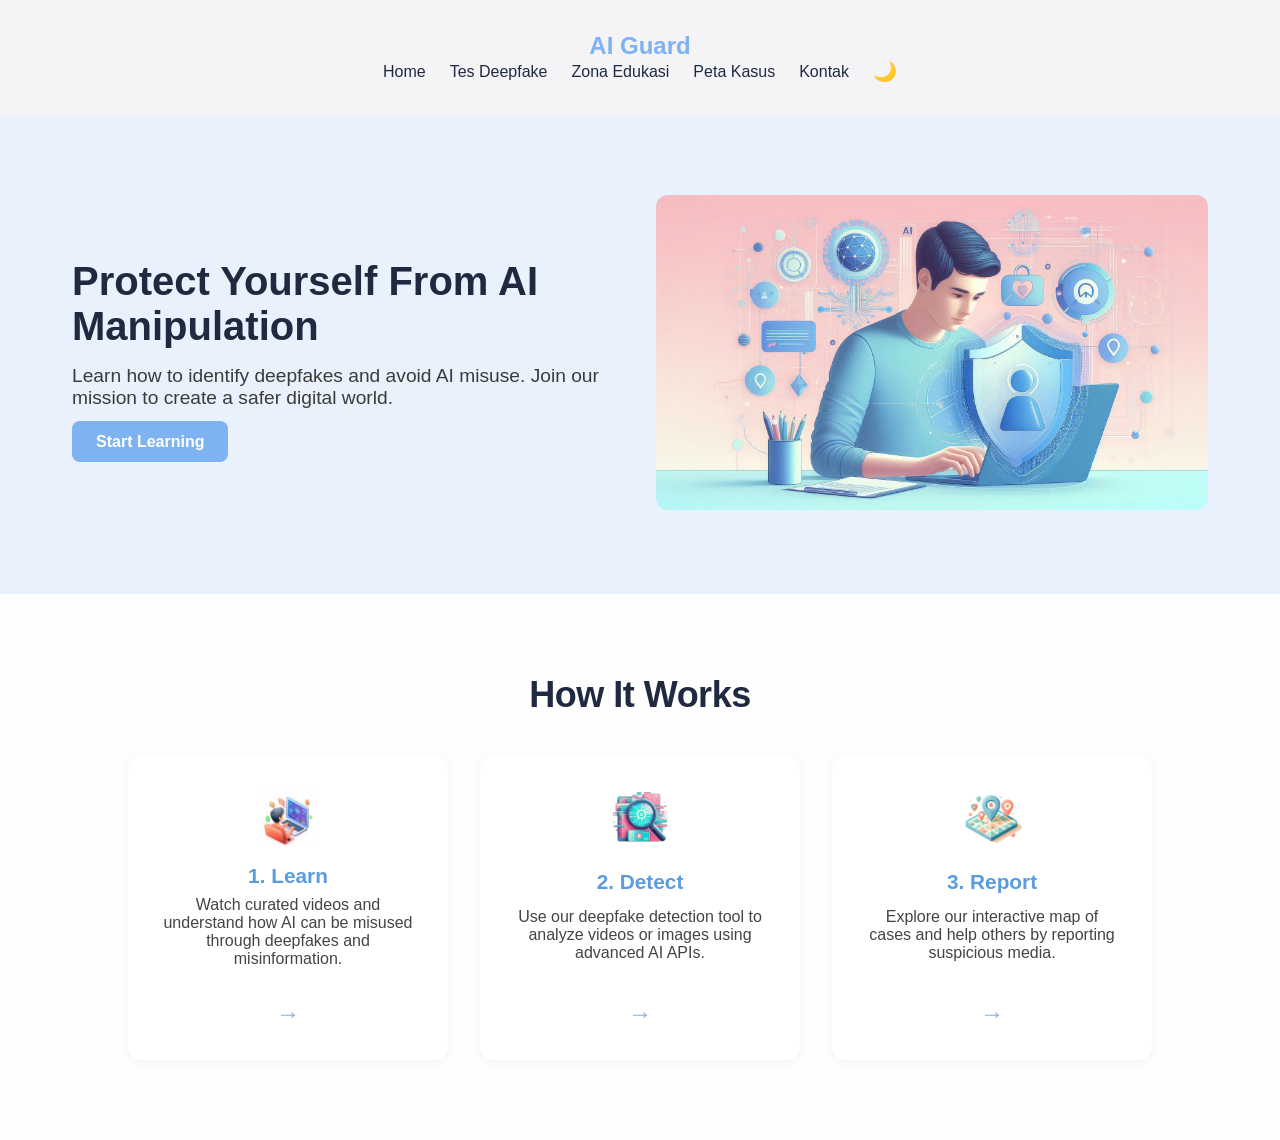
==== index.html @ c2d5a76e "first commit" ====
<!DOCTYPE html>
<html lang="en">
<head>
  <meta charset="UTF-8" />
  <meta name="viewport" content="width=device-width, initial-scale=1.0"/>
  <title>AI Guard | Edukasi & Deteksi Deepfake</title>
  <link rel="stylesheet" href="assets/styles/style.css"/>
  <script defer src="assets/scripts/main.js"></script>
</head>
<body>

  <!-- 🔹 NAVBAR -->
  <header class="navbar">
    <div class="container">
      <div class="logo">AI Guard</div>
      <nav class="nav-links">
        <a href="index.html">Home</a>
        <a href="tes-deepfake.html">Tes Deepfake</a>
        <a href="learning.html">Zona Edukasi</a>
        <a href="peta.html">Peta Kasus</a>
        <a href="kontak.html">Kontak</a>
        <button id="darkToggle" title="Toggle Dark Mode">🌙</button>
      </nav>
    </div>
  </header>

<!-- 🔥 HERO SECTION -->
<section class="hero">
  <div class="container hero-content">
    <div class="hero-text">
      <h1>Protect Yourself From AI Manipulation</h1>
      <p>Learn how to identify deepfakes and avoid AI misuse. Join our mission to create a safer digital world.</p>
      <a href="learning.html" class="cta-btn">Start Learning</a>
    </div>
    <div class="hero-image">
      <img src="assets/images/ai-protection.jpeg" alt="AI Education Image" />
    </div>
  </div>
</section>

<!-- 🧠 HOW IT WORKS SECTION -->
<section class="how-it-works">
  <div class="container">
    <h2 class="section-title">How It Works</h2>
    <div class="steps">
      
      <a href="learning.html" class="step">
        <img src="assets/images/learn-icon.png" alt="Learn Icon">
        <h3>1. Learn</h3>
        <p>Watch curated videos and understand how AI can be misused through deepfakes and misinformation.</p>
        <div class="arrow">→</div>
      </a>

      <a href="deepfake-test.html" class="step">
        <img src="assets/images/detect-icon.png" alt="Detect Icon">
        <h3>2. Detect</h3>
        <p>Use our deepfake detection tool to analyze videos or images using advanced AI APIs.</p>
        <div class="arrow">→</div>
      </a>

      <a href="map.html" class="step">
        <img src="assets/images/report-icon.png" alt="Report Icon">
        <h3>3. Report</h3>
        <p>Explore our interactive map of cases and help others by reporting suspicious media.</p>
        <div class="arrow">→</div>
      </a>

    </div>
  </div>
</section>


</body>
</html>
---- assets/styles/style.css ----
/* Reset */
* {
  margin: 0;
  padding: 0;
  box-sizing: border-box;
}

body {
  font-family: 'Segoe UI', sans-serif;
  background-color: #f4f4f7;
  color: #1f2a40;
  transition: background-color 0.3s, color 0.3s;
}

/* 🌙 Dark Mode */
body.dark {
  background-color: #0f172a;
  color: #f9fafb;
}

/* Container */
.container {
  max-width: 1200px;
  margin: 0 auto;
  padding: 1rem 2rem;
  display: flex;
  justify-content: space-between;
  align-items: center;
  flex-direction: column;
}

/* 🔹 Navbar */
.navbar {
  background-color: transparent;
  padding: 1rem 0;
  position: sticky;
  top: 0;
  z-index: 1000;
}

/* Container layout di navbar */
.navbar .container {
  display: flex;
  align-items: center;
  justify-content: space-between; /* logo di kiri, nav di kanan */
}

.logo {
  font-size: 1.5rem;
  font-weight: bold;
  color: #7FB2F0;
}

.nav-links {
  display: flex;
  gap: 1.5rem;
  align-items: center;
}

.nav-links a {
  text-decoration: none;
  color: inherit;
  font-weight: 500;
  position: relative;
}

.nav-links a:hover {
  color: #5A9CE0;
}

#darkToggle {
  background: none;
  border: none;
  cursor: pointer;
  font-size: 1.2rem;
}

/* 🔥 Hero Section */
.hero {
  padding: 4rem 0;
  background-color: #e9f1fc;
}

.hero-content {
  display: flex;
  flex-direction: row;
  gap: 2rem;
  align-items: center;
  justify-content: space-between;
  flex-wrap: wrap;
}

.hero-text {
  flex: 1;
  min-width: 280px;
}

.hero-text h1 {
  font-size: 2.5rem;
  color: #1f2a40;
  margin-bottom: 1rem;
}

.hero-text p {
  font-size: 1.2rem;
  color: #3b3b3b;
  margin-bottom: 1.5rem;
}

.cta-btn {
  padding: 0.75rem 1.5rem;
  background-color: #7FB2F0;
  color: #fff;
  text-decoration: none;
  border-radius: 8px;
  font-weight: bold;
  transition: background-color 0.3s ease;
}

.cta-btn:hover {
  background-color: #5A9CE0;
}

.hero-image {
  flex: 1;
  min-width: 280px;
  text-align: center;
}

.hero-image img {
  max-width: 100%;
  height: auto;
  border-radius: 12px;
}

@media (max-width: 768px) {
  .hero-content {
    flex-direction: column;
    text-align: center;
  }

  .hero-text h1 {
    font-size: 2rem;
  }

  .hero-text p {
    font-size: 1rem;
  }
}

/* 🧠 How It Works */
.how-it-works {
  background-color: #fefefe;
  padding: 4rem 0;
  text-align: center;
}

.section-title {
  font-size: 2.25rem;
  margin-bottom: 2.5rem;
  color: #1f2a40;
  font-weight: 700;
  letter-spacing: -0.5px;
  text-align: center; /* ✅ Pastikan ini tengah */
  width: 100%;
}

.steps {
  display: flex;
  justify-content: center; /* ✅ Tengahin semua card */
  align-items: stretch;
  gap: 2rem;
  flex-wrap: wrap;
}

.step {
  flex: 1;
  min-width: 260px;
  max-width: 320px;
  background-color: #ffffff;
  padding: 2rem;
  border-radius: 14px;
  box-shadow: 0 2px 12px rgba(0, 0, 0, 0.05);
  text-align: center; /* ✅ Semua konten card di tengah */
  position: relative;
  text-decoration: none;
  transition: transform 0.3s ease, box-shadow 0.3s ease;
  color: inherit;
  display: flex;
  flex-direction: column;
  justify-content: space-between;
}

.step:hover {
  transform: translateY(-5px);
  box-shadow: 0 8px 20px rgba(0, 0, 0, 0.08);
}

.step img {
  width: 60px;
  height: 60px;
  margin: 0 auto 1rem auto; /* ✅ Biar iconnya ke tengah */
  display: block;
}

.step h3 {
  font-size: 1.3rem;
  margin-bottom: 0.5rem;
  color: #5A9CE0;
}

.step p {
  font-size: 1rem;
  color: #444;
  margin-bottom: 2rem;
}

.step .arrow {
  font-size: 1.5rem;
  color: #7FB2F0;
  transition: transform 0.3s ease;
}

.step:hover .arrow {
  transform: translateX(6px);
}

@media (max-width: 768px) {
  .steps {
    flex-direction: column;
    align-items: center;
  }

  .step {
    max-width: 100%;
  }
}
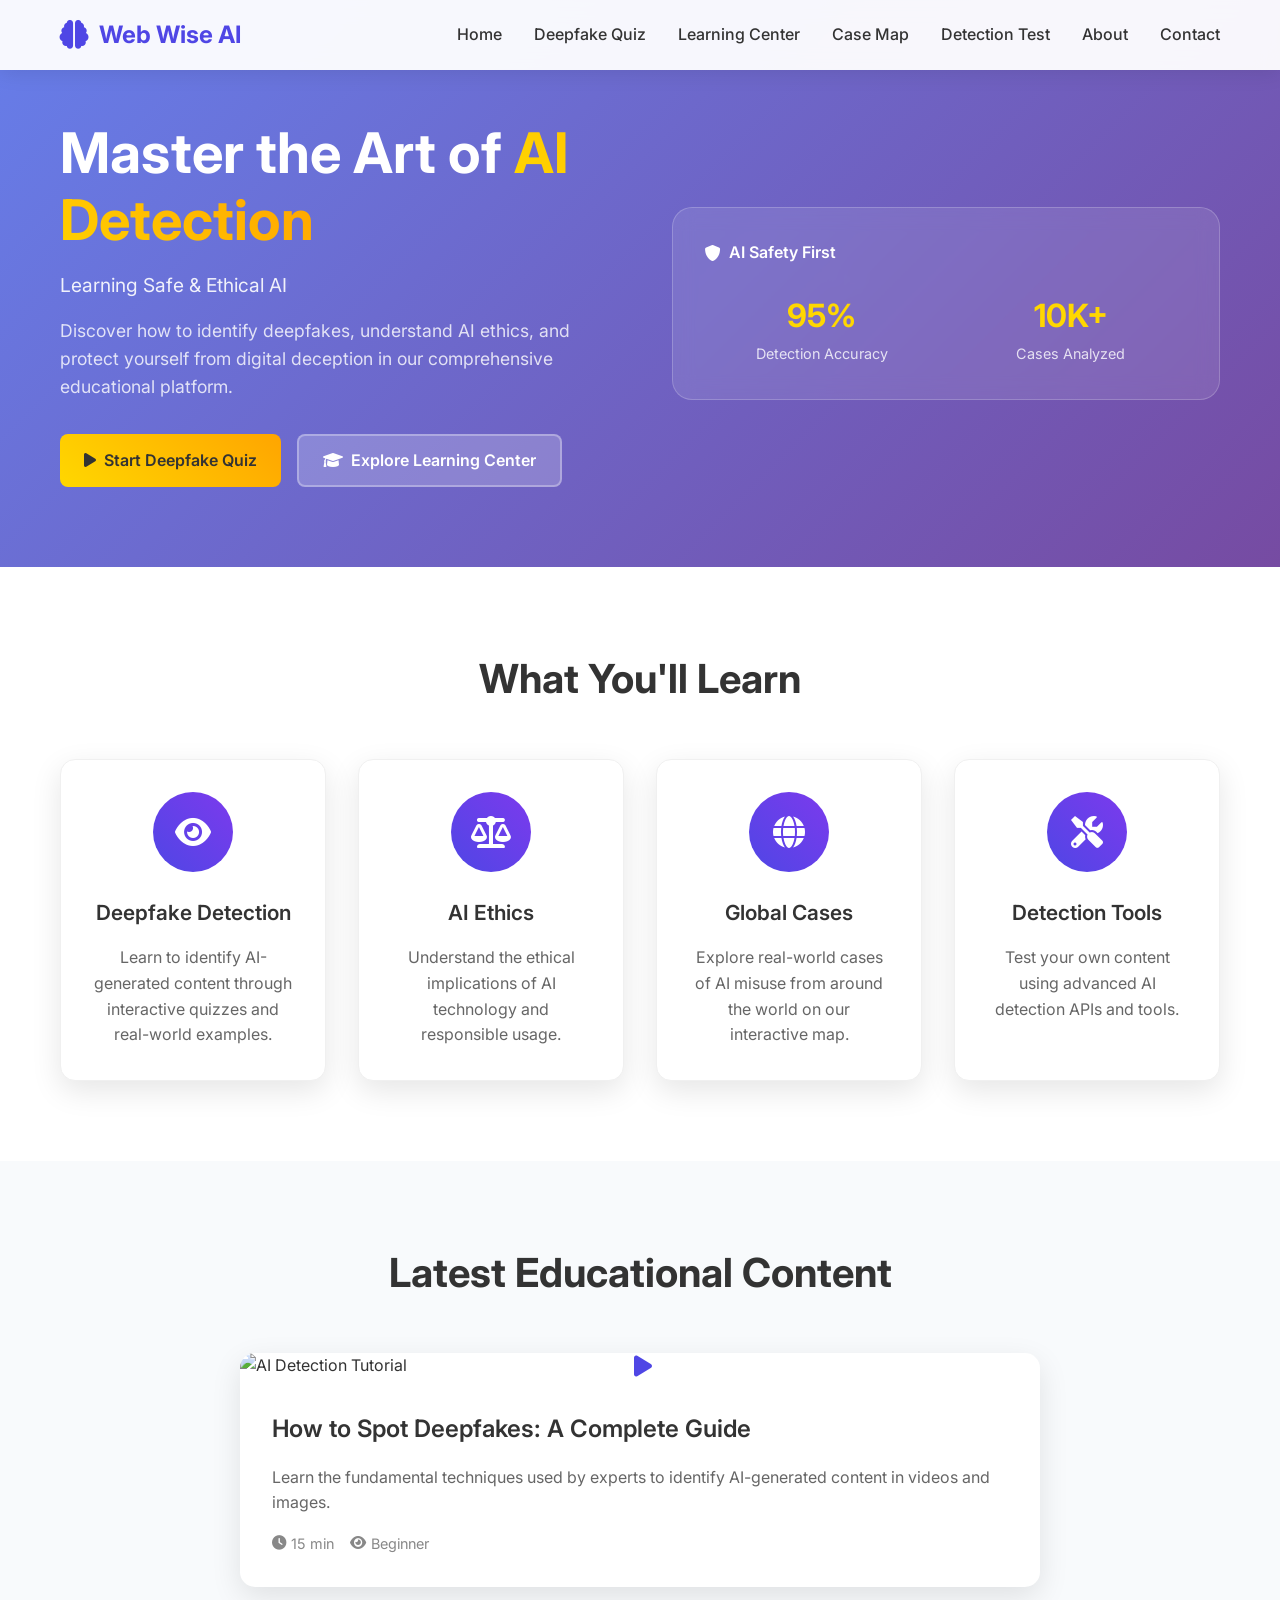
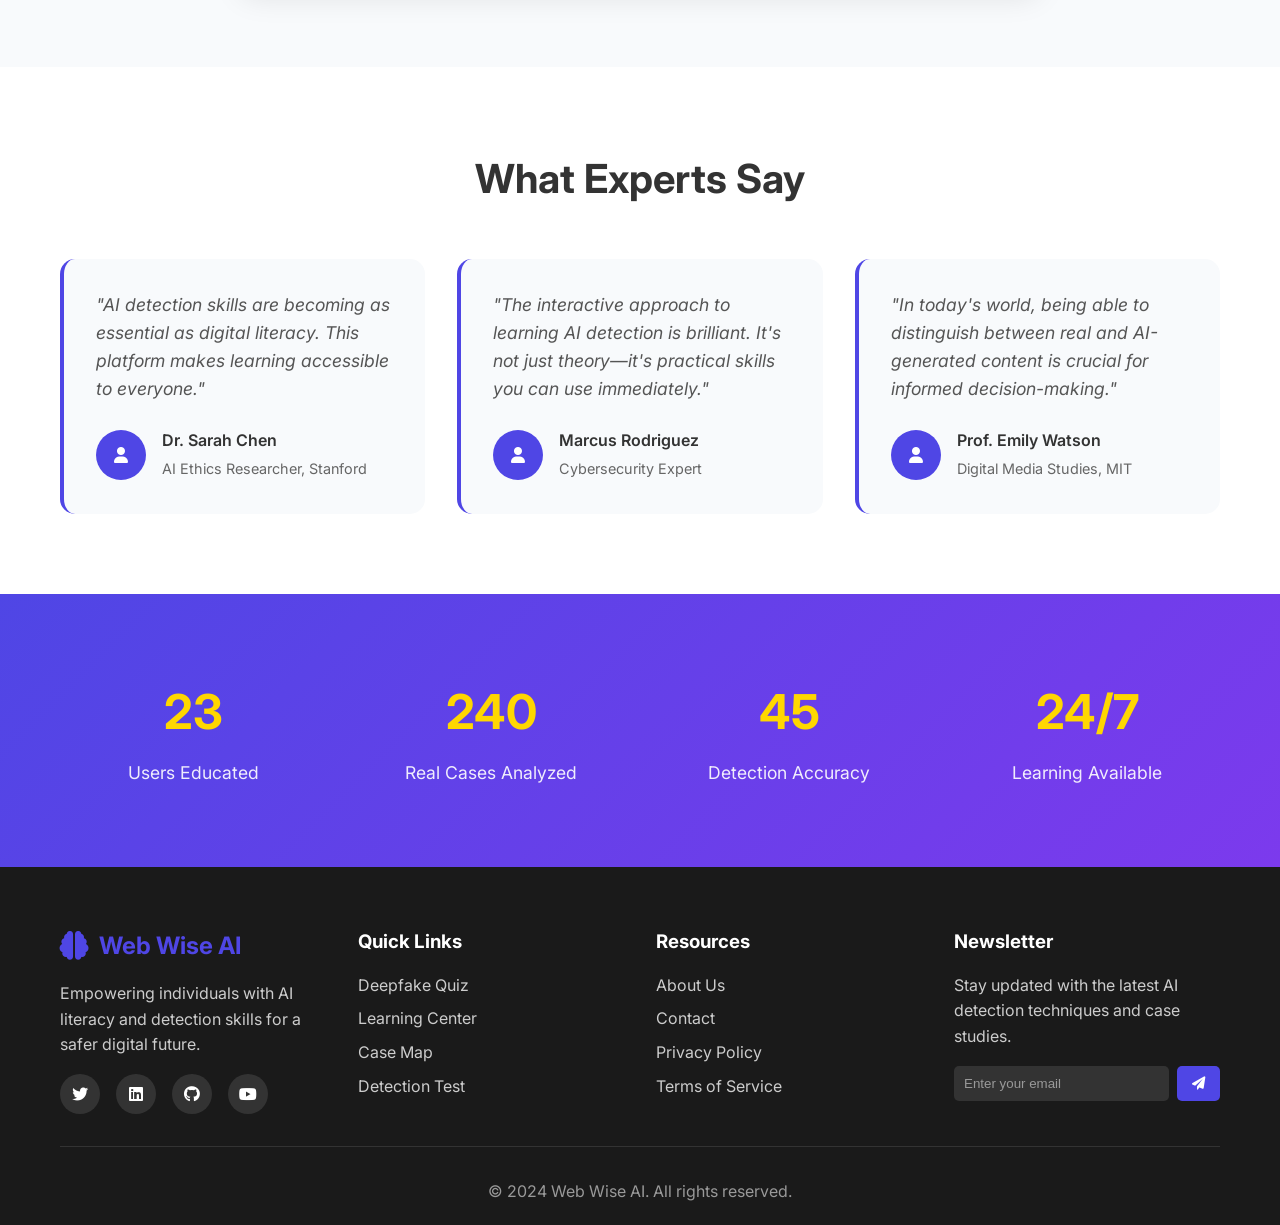
==== commit 1d213a24: "first web basics" ====
--- a/index.html
+++ b/index.html
@@ -1,74 +1,270 @@
 <!DOCTYPE html>
 <html lang="en">
 <head>
-  <meta charset="UTF-8" />
-  <meta name="viewport" content="width=device-width, initial-scale=1.0"/>
-  <title>AI Guard | Edukasi & Deteksi Deepfake</title>
-  <link rel="stylesheet" href="assets/styles/style.css"/>
-  <script defer src="assets/scripts/main.js"></script>
+    <meta charset="UTF-8">
+    <meta name="viewport" content="width=device-width, initial-scale=1.0">
+    <title>Web Wise AI - Learning Safe & Ethical AI</title>
+    <link rel="stylesheet" href="css/style.css">
+    <link href="https://fonts.googleapis.com/css2?family=Inter:wght@300;400;500;600;700&display=swap" rel="stylesheet">
+    <link rel="stylesheet" href="https://cdnjs.cloudflare.com/ajax/libs/font-awesome/6.0.0/css/all.min.css">
 </head>
 <body>
-
-  <!-- 🔹 NAVBAR -->
-  <header class="navbar">
-    <div class="container">
-      <div class="logo">AI Guard</div>
-      <nav class="nav-links">
-        <a href="index.html">Home</a>
-        <a href="tes-deepfake.html">Tes Deepfake</a>
-        <a href="learning.html">Zona Edukasi</a>
-        <a href="peta.html">Peta Kasus</a>
-        <a href="kontak.html">Kontak</a>
-        <button id="darkToggle" title="Toggle Dark Mode">🌙</button>
-      </nav>
-    </div>
-  </header>
-
-<!-- 🔥 HERO SECTION -->
-<section class="hero">
-  <div class="container hero-content">
-    <div class="hero-text">
-      <h1>Protect Yourself From AI Manipulation</h1>
-      <p>Learn how to identify deepfakes and avoid AI misuse. Join our mission to create a safer digital world.</p>
-      <a href="learning.html" class="cta-btn">Start Learning</a>
-    </div>
-    <div class="hero-image">
-      <img src="assets/images/ai-protection.jpeg" alt="AI Education Image" />
-    </div>
-  </div>
-</section>
-
-<!-- 🧠 HOW IT WORKS SECTION -->
-<section class="how-it-works">
-  <div class="container">
-    <h2 class="section-title">How It Works</h2>
-    <div class="steps">
-      
-      <a href="learning.html" class="step">
-        <img src="assets/images/learn-icon.png" alt="Learn Icon">
-        <h3>1. Learn</h3>
-        <p>Watch curated videos and understand how AI can be misused through deepfakes and misinformation.</p>
-        <div class="arrow">→</div>
-      </a>
-
-      <a href="deepfake-test.html" class="step">
-        <img src="assets/images/detect-icon.png" alt="Detect Icon">
-        <h3>2. Detect</h3>
-        <p>Use our deepfake detection tool to analyze videos or images using advanced AI APIs.</p>
-        <div class="arrow">→</div>
-      </a>
-
-      <a href="map.html" class="step">
-        <img src="assets/images/report-icon.png" alt="Report Icon">
-        <h3>3. Report</h3>
-        <p>Explore our interactive map of cases and help others by reporting suspicious media.</p>
-        <div class="arrow">→</div>
-      </a>
-
-    </div>
-  </div>
-</section>
-
-
+    <!-- Navigation -->
+    <nav class="navbar">
+        <div class="nav-container">
+            <div class="nav-logo">
+                <i class="fas fa-brain"></i>
+                <span>Web Wise AI</span>
+            </div>
+            <ul class="nav-menu">
+                <li><a href="index.html" class="nav-link active">Home</a></li>
+                <li><a href="quiz-deepfake.html" class="nav-link">Deepfake Quiz</a></li>
+                <li><a href="learning.html" class="nav-link">Learning Center</a></li>
+                <li><a href="map.html" class="nav-link">Case Map</a></li>
+                <li><a href="deepware-api.html" class="nav-link">Detection Test</a></li>
+                <li><a href="about.html" class="nav-link">About</a></li>
+                <li><a href="contact.html" class="nav-link">Contact</a></li>
+            </ul>
+            <div class="hamburger">
+                <span class="bar"></span>
+                <span class="bar"></span>
+                <span class="bar"></span>
+            </div>
+        </div>
+    </nav>
+
+    <!-- Hero Section -->
+    <section class="hero">
+        <div class="hero-container">
+            <div class="hero-content">
+                <h1 class="hero-title">
+                    Master the Art of
+                    <span class="gradient-text">AI Detection</span>
+                </h1>
+                <p class="hero-subtitle">Learning Safe & Ethical AI</p>
+                <p class="hero-description">
+                    Discover how to identify deepfakes, understand AI ethics, and protect yourself 
+                    from digital deception in our comprehensive educational platform.
+                </p>
+                <div class="hero-buttons">
+                    <a href="quiz-deepfake.html" class="btn btn-primary">
+                        <i class="fas fa-play"></i>
+                        Start Deepfake Quiz
+                    </a>
+                    <a href="learning.html" class="btn btn-secondary">
+                        <i class="fas fa-graduation-cap"></i>
+                        Explore Learning Center
+                    </a>
+                </div>
+            </div>
+            <div class="hero-visual">
+                <div class="hero-card">
+                    <div class="card-header">
+                        <i class="fas fa-shield-alt"></i>
+                        <span>AI Safety First</span>
+                    </div>
+                    <div class="card-content">
+                        <div class="stat">
+                            <span class="stat-number">95%</span>
+                            <span class="stat-label">Detection Accuracy</span>
+                        </div>
+                        <div class="stat">
+                            <span class="stat-number">10K+</span>
+                            <span class="stat-label">Cases Analyzed</span>
+                        </div>
+                    </div>
+                </div>
+            </div>
+        </div>
+    </section>
+
+    <!-- Features Section -->
+    <section class="features">
+        <div class="container">
+            <h2 class="section-title">What You'll Learn</h2>
+            <div class="features-grid">
+                <div class="feature-card">
+                    <div class="feature-icon">
+                        <i class="fas fa-eye"></i>
+                    </div>
+                    <h3>Deepfake Detection</h3>
+                    <p>Learn to identify AI-generated content through interactive quizzes and real-world examples.</p>
+                </div>
+                <div class="feature-card">
+                    <div class="feature-icon">
+                        <i class="fas fa-balance-scale"></i>
+                    </div>
+                    <h3>AI Ethics</h3>
+                    <p>Understand the ethical implications of AI technology and responsible usage.</p>
+                </div>
+                <div class="feature-card">
+                    <div class="feature-icon">
+                        <i class="fas fa-globe"></i>
+                    </div>
+                    <h3>Global Cases</h3>
+                    <p>Explore real-world cases of AI misuse from around the world on our interactive map.</p>
+                </div>
+                <div class="feature-card">
+                    <div class="feature-icon">
+                        <i class="fas fa-tools"></i>
+                    </div>
+                    <h3>Detection Tools</h3>
+                    <p>Test your own content using advanced AI detection APIs and tools.</p>
+                </div>
+            </div>
+        </div>
+    </section>
+
+    <!-- Latest Video Section -->
+    <section class="latest-video">
+        <div class="container">
+            <h2 class="section-title">Latest Educational Content</h2>
+            <div class="video-container">
+                <div class="video-card">
+                    <div class="video-thumbnail">
+                        <img src="https://via.placeholder.com/600x400/4F46E5/FFFFFF?text=AI+Detection+Tutorial" alt="AI Detection Tutorial">
+                        <div class="play-button">
+                            <i class="fas fa-play"></i>
+                        </div>
+                    </div>
+                    <div class="video-info">
+                        <h3>How to Spot Deepfakes: A Complete Guide</h3>
+                        <p>Learn the fundamental techniques used by experts to identify AI-generated content in videos and images.</p>
+                        <div class="video-meta">
+                            <span><i class="fas fa-clock"></i> 15 min</span>
+                            <span><i class="fas fa-eye"></i> Beginner</span>
+                        </div>
+                    </div>
+                </div>
+            </div>
+        </div>
+    </section>
+
+    <!-- Testimonials Section -->
+    <section class="testimonials">
+        <div class="container">
+            <h2 class="section-title">What Experts Say</h2>
+            <div class="testimonials-grid">
+                <div class="testimonial-card">
+                    <div class="testimonial-content">
+                        <p>"AI detection skills are becoming as essential as digital literacy. This platform makes learning accessible to everyone."</p>
+                    </div>
+                    <div class="testimonial-author">
+                        <div class="author-avatar">
+                            <i class="fas fa-user"></i>
+                        </div>
+                        <div class="author-info">
+                            <h4>Dr. Sarah Chen</h4>
+                            <span>AI Ethics Researcher, Stanford</span>
+                        </div>
+                    </div>
+                </div>
+                <div class="testimonial-card">
+                    <div class="testimonial-content">
+                        <p>"The interactive approach to learning AI detection is brilliant. It's not just theory—it's practical skills you can use immediately."</p>
+                    </div>
+                    <div class="testimonial-author">
+                        <div class="author-avatar">
+                            <i class="fas fa-user"></i>
+                        </div>
+                        <div class="author-info">
+                            <h4>Marcus Rodriguez</h4>
+                            <span>Cybersecurity Expert</span>
+                        </div>
+                    </div>
+                </div>
+                <div class="testimonial-card">
+                    <div class="testimonial-content">
+                        <p>"In today's world, being able to distinguish between real and AI-generated content is crucial for informed decision-making."</p>
+                    </div>
+                    <div class="testimonial-author">
+                        <div class="author-avatar">
+                            <i class="fas fa-user"></i>
+                        </div>
+                        <div class="author-info">
+                            <h4>Prof. Emily Watson</h4>
+                            <span>Digital Media Studies, MIT</span>
+                        </div>
+                    </div>
+                </div>
+            </div>
+        </div>
+    </section>
+
+    <!-- Stats Section -->
+    <section class="stats">
+        <div class="container">
+            <div class="stats-grid">
+                <div class="stat-item">
+                    <div class="stat-number">50K+</div>
+                    <div class="stat-label">Users Educated</div>
+                </div>
+                <div class="stat-item">
+                    <div class="stat-number">500+</div>
+                    <div class="stat-label">Real Cases Analyzed</div>
+                </div>
+                <div class="stat-item">
+                    <div class="stat-number">95%</div>
+                    <div class="stat-label">Detection Accuracy</div>
+                </div>
+                <div class="stat-item">
+                    <div class="stat-number">24/7</div>
+                    <div class="stat-label">Learning Available</div>
+                </div>
+            </div>
+        </div>
+    </section>
+
+    <!-- Footer -->
+    <footer class="footer">
+        <div class="container">
+            <div class="footer-content">
+                <div class="footer-section">
+                    <div class="footer-logo">
+                        <i class="fas fa-brain"></i>
+                        <span>Web Wise AI</span>
+                    </div>
+                    <p>Empowering individuals with AI literacy and detection skills for a safer digital future.</p>
+                    <div class="social-links">
+                        <a href="#"><i class="fab fa-twitter"></i></a>
+                        <a href="#"><i class="fab fa-linkedin"></i></a>
+                        <a href="#"><i class="fab fa-github"></i></a>
+                        <a href="#"><i class="fab fa-youtube"></i></a>
+                    </div>
+                </div>
+                <div class="footer-section">
+                    <h3>Quick Links</h3>
+                    <ul>
+                        <li><a href="quiz-deepfake.html">Deepfake Quiz</a></li>
+                        <li><a href="learning.html">Learning Center</a></li>
+                        <li><a href="map.html">Case Map</a></li>
+                        <li><a href="deepware-api.html">Detection Test</a></li>
+                    </ul>
+                </div>
+                <div class="footer-section">
+                    <h3>Resources</h3>
+                    <ul>
+                        <li><a href="about.html">About Us</a></li>
+                        <li><a href="contact.html">Contact</a></li>
+                        <li><a href="#">Privacy Policy</a></li>
+                        <li><a href="#">Terms of Service</a></li>
+                    </ul>
+                </div>
+                <div class="footer-section">
+                    <h3>Newsletter</h3>
+                    <p>Stay updated with the latest AI detection techniques and case studies.</p>
+                    <form class="newsletter-form">
+                        <input type="email" placeholder="Enter your email">
+                        <button type="submit"><i class="fas fa-paper-plane"></i></button>
+                    </form>
+                </div>
+            </div>
+            <div class="footer-bottom">
+                <p>&copy; 2024 Web Wise AI. All rights reserved.</p>
+            </div>
+        </div>
+    </footer>
+
+    <script src="js/script.js"></script>
 </body>
-</html>
+</html> 
--- a/css/style.css
+++ b/css/style.css
@@ -0,0 +1,666 @@
+/* Reset and Base Styles */
+* {
+    margin: 0;
+    padding: 0;
+    box-sizing: border-box;
+}
+
+body {
+    font-family: 'Inter', sans-serif;
+    line-height: 1.6;
+    color: #333;
+    background-color: #fafafa;
+}
+
+.container {
+    max-width: 1200px;
+    margin: 0 auto;
+    padding: 0 20px;
+}
+
+/* Navigation */
+.navbar {
+    background: rgba(255, 255, 255, 0.95);
+    backdrop-filter: blur(10px);
+    position: fixed;
+    top: 0;
+    width: 100%;
+    z-index: 1000;
+    box-shadow: 0 2px 20px rgba(0, 0, 0, 0.1);
+}
+
+.nav-container {
+    max-width: 1200px;
+    margin: 0 auto;
+    padding: 0 20px;
+    display: flex;
+    justify-content: space-between;
+    align-items: center;
+    height: 70px;
+}
+
+.nav-logo {
+    display: flex;
+    align-items: center;
+    font-size: 1.5rem;
+    font-weight: 700;
+    color: #4F46E5;
+}
+
+.nav-logo i {
+    margin-right: 10px;
+    font-size: 1.8rem;
+}
+
+.nav-menu {
+    display: flex;
+    list-style: none;
+    gap: 2rem;
+}
+
+.nav-link {
+    text-decoration: none;
+    color: #333;
+    font-weight: 500;
+    transition: color 0.3s ease;
+    position: relative;
+}
+
+.nav-link:hover,
+.nav-link.active {
+    color: #4F46E5;
+}
+
+.nav-link::after {
+    content: '';
+    position: absolute;
+    bottom: -5px;
+    left: 0;
+    width: 0;
+    height: 2px;
+    background: #4F46E5;
+    transition: width 0.3s ease;
+}
+
+.nav-link:hover::after,
+.nav-link.active::after {
+    width: 100%;
+}
+
+.hamburger {
+    display: none;
+    flex-direction: column;
+    cursor: pointer;
+}
+
+.bar {
+    width: 25px;
+    height: 3px;
+    background: #333;
+    margin: 3px 0;
+    transition: 0.3s;
+}
+
+/* Hero Section */
+.hero {
+    padding: 120px 0 80px;
+    background: linear-gradient(135deg, #667eea 0%, #764ba2 100%);
+    color: white;
+    position: relative;
+    overflow: hidden;
+}
+
+.hero::before {
+    content: '';
+    position: absolute;
+    top: 0;
+    left: 0;
+    right: 0;
+    bottom: 0;
+    background: url('data:image/svg+xml,<svg xmlns="http://www.w3.org/2000/svg" viewBox="0 0 100 100"><defs><pattern id="grain" width="100" height="100" patternUnits="userSpaceOnUse"><circle cx="50" cy="50" r="1" fill="white" opacity="0.1"/></pattern></defs><rect width="100" height="100" fill="url(%23grain)"/></svg>');
+    opacity: 0.3;
+}
+
+.hero-container {
+    max-width: 1200px;
+    margin: 0 auto;
+    padding: 0 20px;
+    display: grid;
+    grid-template-columns: 1fr 1fr;
+    gap: 4rem;
+    align-items: center;
+    position: relative;
+    z-index: 1;
+}
+
+.hero-title {
+    font-size: 3.5rem;
+    font-weight: 700;
+    line-height: 1.2;
+    margin-bottom: 1rem;
+}
+
+.gradient-text {
+    background: linear-gradient(45deg, #FFD700, #FFA500);
+    -webkit-background-clip: text;
+    -webkit-text-fill-color: transparent;
+    background-clip: text;
+}
+
+.hero-subtitle {
+    font-size: 1.2rem;
+    margin-bottom: 1rem;
+    opacity: 0.9;
+}
+
+.hero-description {
+    font-size: 1.1rem;
+    margin-bottom: 2rem;
+    opacity: 0.8;
+    line-height: 1.6;
+}
+
+.hero-buttons {
+    display: flex;
+    gap: 1rem;
+    flex-wrap: wrap;
+}
+
+.btn {
+    display: inline-flex;
+    align-items: center;
+    gap: 0.5rem;
+    padding: 12px 24px;
+    border-radius: 8px;
+    text-decoration: none;
+    font-weight: 600;
+    transition: all 0.3s ease;
+    border: none;
+    cursor: pointer;
+    font-size: 1rem;
+}
+
+.btn-primary {
+    background: linear-gradient(45deg, #FFD700, #FFA500);
+    color: #333;
+}
+
+.btn-primary:hover {
+    transform: translateY(-2px);
+    box-shadow: 0 10px 25px rgba(255, 215, 0, 0.3);
+}
+
+.btn-secondary {
+    background: rgba(255, 255, 255, 0.2);
+    color: white;
+    border: 2px solid rgba(255, 255, 255, 0.3);
+}
+
+.btn-secondary:hover {
+    background: rgba(255, 255, 255, 0.3);
+    transform: translateY(-2px);
+}
+
+.hero-card {
+    background: rgba(255, 255, 255, 0.1);
+    backdrop-filter: blur(10px);
+    border-radius: 20px;
+    padding: 2rem;
+    border: 1px solid rgba(255, 255, 255, 0.2);
+}
+
+.card-header {
+    display: flex;
+    align-items: center;
+    gap: 0.5rem;
+    margin-bottom: 1.5rem;
+    font-weight: 600;
+}
+
+.card-content {
+    display: grid;
+    grid-template-columns: 1fr 1fr;
+    gap: 1rem;
+}
+
+.stat {
+    text-align: center;
+}
+
+.stat-number {
+    display: block;
+    font-size: 2rem;
+    font-weight: 700;
+    color: #FFD700;
+}
+
+.stat-label {
+    font-size: 0.9rem;
+    opacity: 0.8;
+}
+
+/* Features Section */
+.features {
+    padding: 80px 0;
+    background: white;
+}
+
+.section-title {
+    text-align: center;
+    font-size: 2.5rem;
+    font-weight: 700;
+    margin-bottom: 3rem;
+    color: #333;
+}
+
+.features-grid {
+    display: grid;
+    grid-template-columns: repeat(auto-fit, minmax(250px, 1fr));
+    gap: 2rem;
+}
+
+.feature-card {
+    background: white;
+    padding: 2rem;
+    border-radius: 15px;
+    text-align: center;
+    box-shadow: 0 10px 30px rgba(0, 0, 0, 0.1);
+    transition: transform 0.3s ease, box-shadow 0.3s ease;
+    border: 1px solid #f0f0f0;
+}
+
+.feature-card:hover {
+    transform: translateY(-5px);
+    box-shadow: 0 20px 40px rgba(0, 0, 0, 0.15);
+}
+
+.feature-icon {
+    width: 80px;
+    height: 80px;
+    background: linear-gradient(45deg, #4F46E5, #7C3AED);
+    border-radius: 50%;
+    display: flex;
+    align-items: center;
+    justify-content: center;
+    margin: 0 auto 1.5rem;
+    color: white;
+    font-size: 2rem;
+}
+
+.feature-card h3 {
+    font-size: 1.3rem;
+    font-weight: 600;
+    margin-bottom: 1rem;
+    color: #333;
+}
+
+.feature-card p {
+    color: #666;
+    line-height: 1.6;
+}
+
+/* Latest Video Section */
+.latest-video {
+    padding: 80px 0;
+    background: #f8fafc;
+}
+
+.video-container {
+    max-width: 800px;
+    margin: 0 auto;
+}
+
+.video-card {
+    background: white;
+    border-radius: 15px;
+    overflow: hidden;
+    box-shadow: 0 10px 30px rgba(0, 0, 0, 0.1);
+}
+
+.video-thumbnail {
+    position: relative;
+    overflow: hidden;
+}
+
+.video-thumbnail img {
+    width: 100%;
+    height: auto;
+    display: block;
+}
+
+.play-button {
+    position: absolute;
+    top: 50%;
+    left: 50%;
+    transform: translate(-50%, -50%);
+    width: 80px;
+    height: 80px;
+    background: rgba(255, 255, 255, 0.9);
+    border-radius: 50%;
+    display: flex;
+    align-items: center;
+    justify-content: center;
+    cursor: pointer;
+    transition: all 0.3s ease;
+}
+
+.play-button:hover {
+    background: white;
+    transform: translate(-50%, -50%) scale(1.1);
+}
+
+.play-button i {
+    color: #4F46E5;
+    font-size: 1.5rem;
+    margin-left: 5px;
+}
+
+.video-info {
+    padding: 2rem;
+}
+
+.video-info h3 {
+    font-size: 1.5rem;
+    font-weight: 600;
+    margin-bottom: 1rem;
+    color: #333;
+}
+
+.video-info p {
+    color: #666;
+    margin-bottom: 1rem;
+    line-height: 1.6;
+}
+
+.video-meta {
+    display: flex;
+    gap: 1rem;
+    color: #888;
+    font-size: 0.9rem;
+}
+
+.video-meta span {
+    display: flex;
+    align-items: center;
+    gap: 0.3rem;
+}
+
+/* Testimonials Section */
+.testimonials {
+    padding: 80px 0;
+    background: white;
+}
+
+.testimonials-grid {
+    display: grid;
+    grid-template-columns: repeat(auto-fit, minmax(300px, 1fr));
+    gap: 2rem;
+}
+
+.testimonial-card {
+    background: #f8fafc;
+    padding: 2rem;
+    border-radius: 15px;
+    border-left: 4px solid #4F46E5;
+}
+
+.testimonial-content {
+    margin-bottom: 1.5rem;
+}
+
+.testimonial-content p {
+    font-style: italic;
+    color: #555;
+    line-height: 1.6;
+    font-size: 1.1rem;
+}
+
+.testimonial-author {
+    display: flex;
+    align-items: center;
+    gap: 1rem;
+}
+
+.author-avatar {
+    width: 50px;
+    height: 50px;
+    background: #4F46E5;
+    border-radius: 50%;
+    display: flex;
+    align-items: center;
+    justify-content: center;
+    color: white;
+}
+
+.author-info h4 {
+    font-weight: 600;
+    color: #333;
+    margin-bottom: 0.2rem;
+}
+
+.author-info span {
+    color: #666;
+    font-size: 0.9rem;
+}
+
+/* Stats Section */
+.stats {
+    padding: 80px 0;
+    background: linear-gradient(135deg, #4F46E5, #7C3AED);
+    color: white;
+}
+
+.stats-grid {
+    display: grid;
+    grid-template-columns: repeat(auto-fit, minmax(200px, 1fr));
+    gap: 2rem;
+    text-align: center;
+}
+
+.stat-item .stat-number {
+    font-size: 3rem;
+    font-weight: 700;
+    color: #FFD700;
+    display: block;
+    margin-bottom: 0.5rem;
+}
+
+.stat-item .stat-label {
+    font-size: 1.1rem;
+    opacity: 0.9;
+}
+
+/* Footer */
+.footer {
+    background: #1a1a1a;
+    color: white;
+    padding: 60px 0 20px;
+}
+
+.footer-content {
+    display: grid;
+    grid-template-columns: repeat(auto-fit, minmax(250px, 1fr));
+    gap: 2rem;
+    margin-bottom: 2rem;
+}
+
+.footer-logo {
+    display: flex;
+    align-items: center;
+    font-size: 1.5rem;
+    font-weight: 700;
+    color: #4F46E5;
+    margin-bottom: 1rem;
+}
+
+.footer-logo i {
+    margin-right: 10px;
+    font-size: 1.8rem;
+}
+
+.footer-section p {
+    color: #ccc;
+    line-height: 1.6;
+    margin-bottom: 1rem;
+}
+
+.social-links {
+    display: flex;
+    gap: 1rem;
+}
+
+.social-links a {
+    width: 40px;
+    height: 40px;
+    background: #333;
+    border-radius: 50%;
+    display: flex;
+    align-items: center;
+    justify-content: center;
+    color: white;
+    text-decoration: none;
+    transition: background 0.3s ease;
+}
+
+.social-links a:hover {
+    background: #4F46E5;
+}
+
+.footer-section h3 {
+    margin-bottom: 1rem;
+    color: white;
+}
+
+.footer-section ul {
+    list-style: none;
+}
+
+.footer-section ul li {
+    margin-bottom: 0.5rem;
+}
+
+.footer-section ul li a {
+    color: #ccc;
+    text-decoration: none;
+    transition: color 0.3s ease;
+}
+
+.footer-section ul li a:hover {
+    color: #4F46E5;
+}
+
+.newsletter-form {
+    display: flex;
+    gap: 0.5rem;
+}
+
+.newsletter-form input {
+    flex: 1;
+    padding: 10px;
+    border: none;
+    border-radius: 5px;
+    background: #333;
+    color: white;
+}
+
+.newsletter-form input::placeholder {
+    color: #999;
+}
+
+.newsletter-form button {
+    padding: 10px 15px;
+    background: #4F46E5;
+    border: none;
+    border-radius: 5px;
+    color: white;
+    cursor: pointer;
+    transition: background 0.3s ease;
+}
+
+.newsletter-form button:hover {
+    background: #3730A3;
+}
+
+.footer-bottom {
+    text-align: center;
+    padding-top: 2rem;
+    border-top: 1px solid #333;
+    color: #999;
+}
+
+/* Responsive Design */
+@media (max-width: 768px) {
+    .hamburger {
+        display: flex;
+    }
+
+    .nav-menu {
+        position: fixed;
+        left: -100%;
+        top: 70px;
+        flex-direction: column;
+        background-color: white;
+        width: 100%;
+        text-align: center;
+        transition: 0.3s;
+        box-shadow: 0 10px 27px rgba(0, 0, 0, 0.05);
+        padding: 2rem 0;
+    }
+
+    .nav-menu.active {
+        left: 0;
+    }
+
+    .hero-container {
+        grid-template-columns: 1fr;
+        text-align: center;
+    }
+
+    .hero-title {
+        font-size: 2.5rem;
+    }
+
+    .hero-buttons {
+        justify-content: center;
+    }
+
+    .section-title {
+        font-size: 2rem;
+    }
+
+    .features-grid {
+        grid-template-columns: 1fr;
+    }
+
+    .testimonials-grid {
+        grid-template-columns: 1fr;
+    }
+
+    .stats-grid {
+        grid-template-columns: repeat(2, 1fr);
+    }
+
+    .footer-content {
+        grid-template-columns: 1fr;
+        text-align: center;
+    }
+
+    .newsletter-form {
+        flex-direction: column;
+    }
+}
+
+@media (max-width: 480px) {
+    .hero-title {
+        font-size: 2rem;
+    }
+
+    .btn {
+        width: 100%;
+        justify-content: center;
+    }
+
+    .stats-grid {
+        grid-template-columns: 1fr;
+    }
+} 
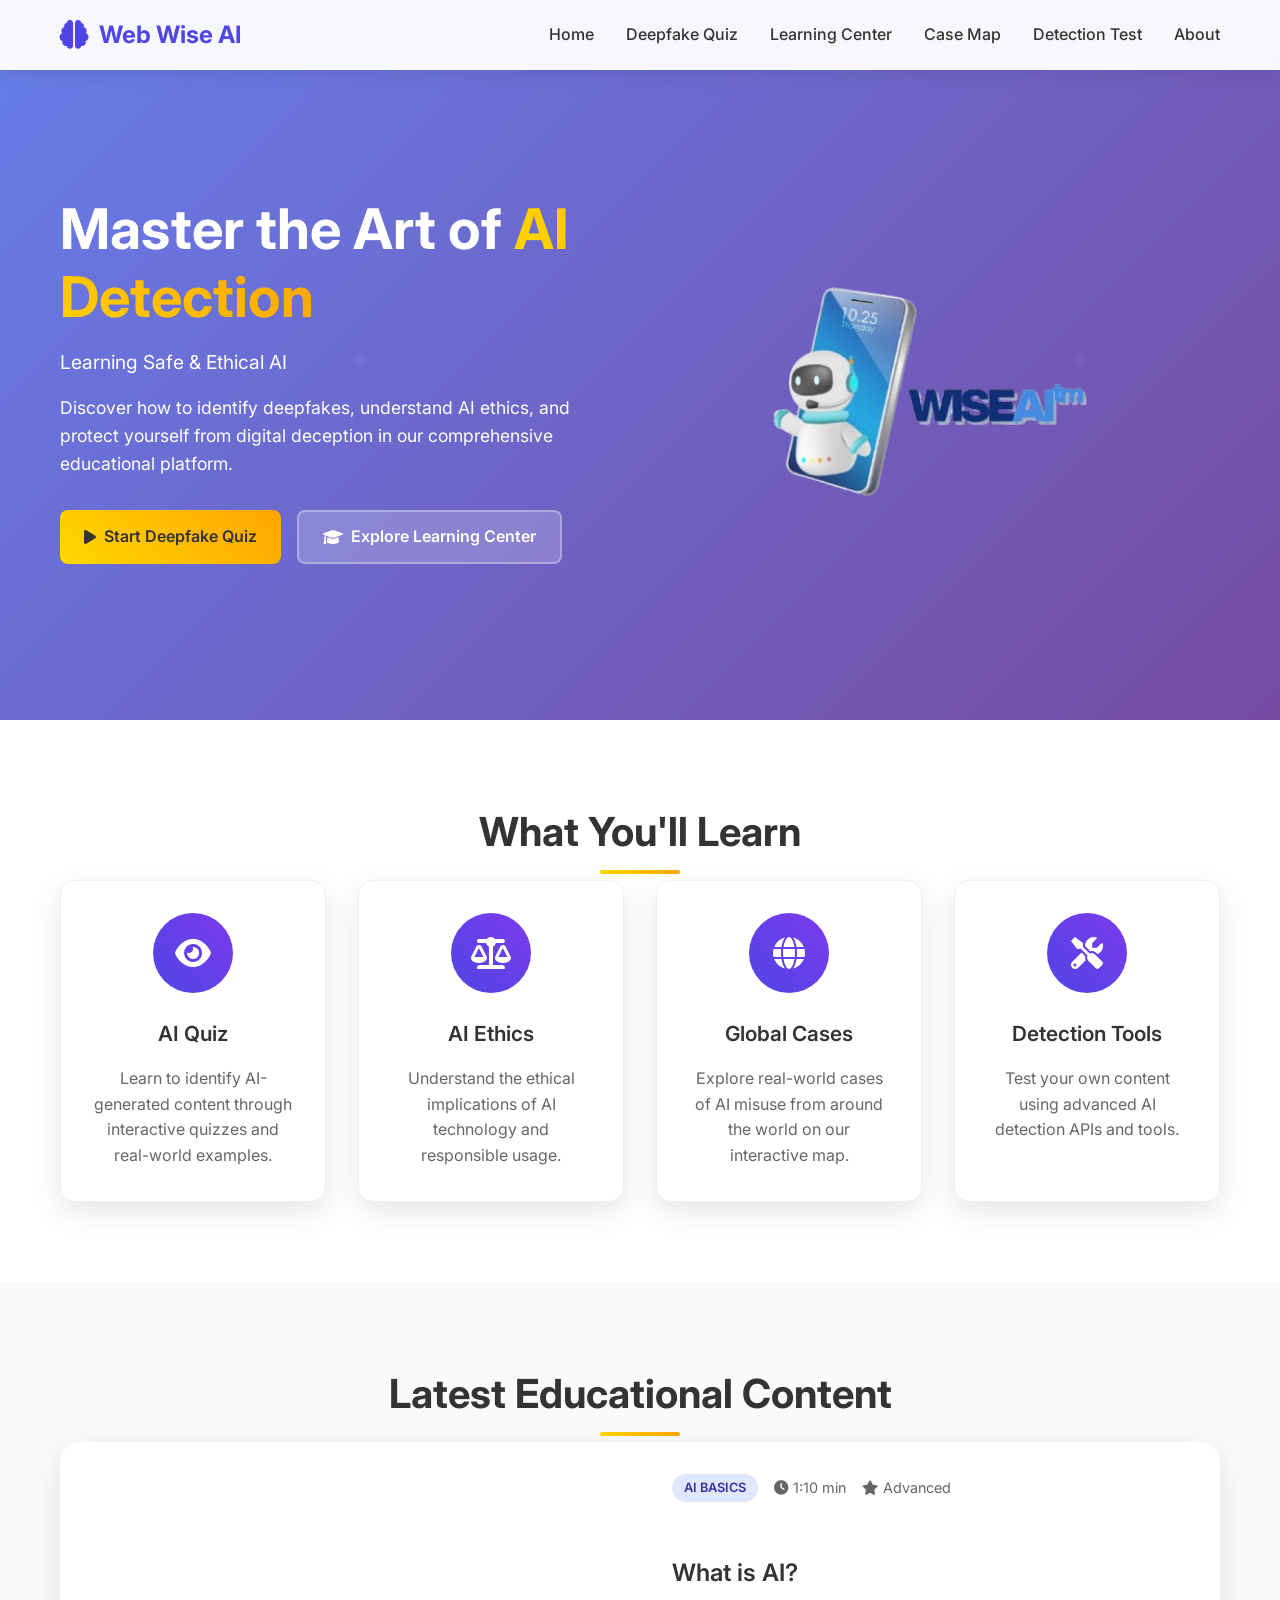
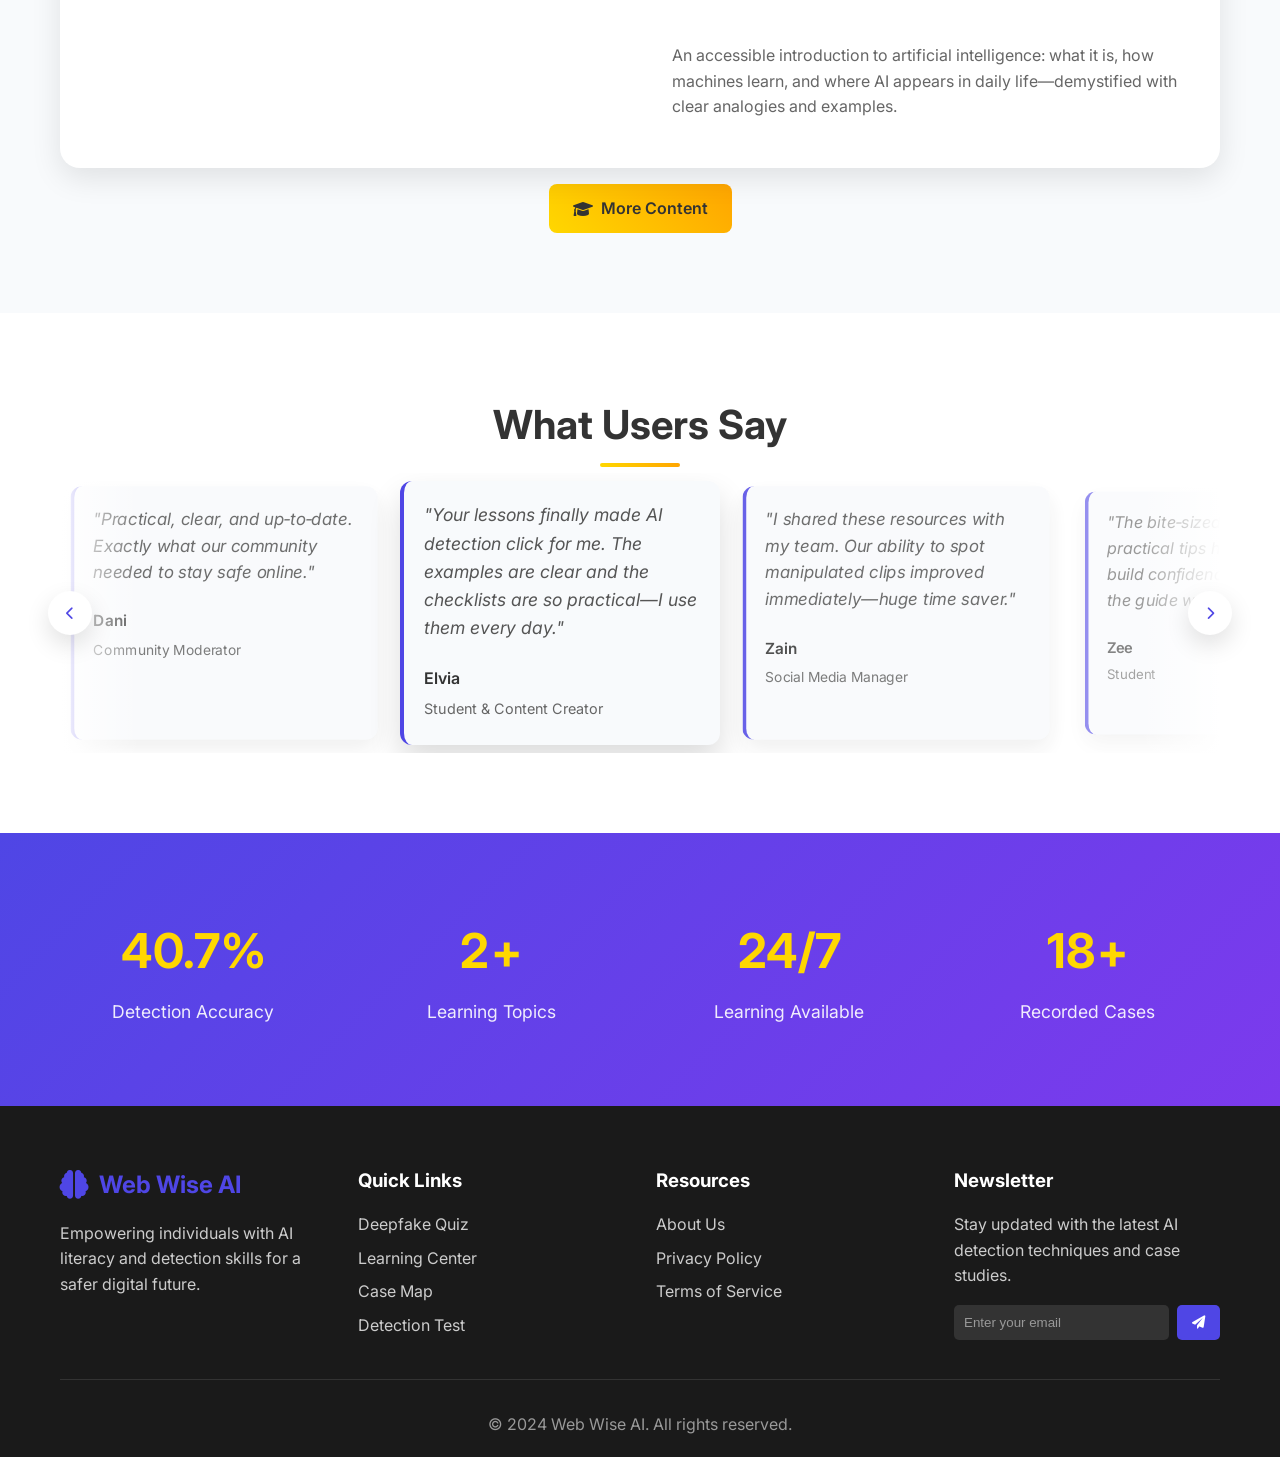
==== commit 7a3023cd: "final" ====
--- a/index.html
+++ b/index.html
@@ -5,6 +5,8 @@
     <meta name="viewport" content="width=device-width, initial-scale=1.0">
     <title>Web Wise AI - Learning Safe & Ethical AI</title>
     <link rel="stylesheet" href="css/style.css">
+    <link rel="stylesheet" href="css/about.css">
+    <link rel="stylesheet" href="css/learning.css">
     <link href="https://fonts.googleapis.com/css2?family=Inter:wght@300;400;500;600;700&display=swap" rel="stylesheet">
     <link rel="stylesheet" href="https://cdnjs.cloudflare.com/ajax/libs/font-awesome/6.0.0/css/all.min.css">
 </head>
@@ -23,7 +25,6 @@
                 <li><a href="map.html" class="nav-link">Case Map</a></li>
                 <li><a href="deepware-api.html" class="nav-link">Detection Test</a></li>
                 <li><a href="about.html" class="nav-link">About</a></li>
-                <li><a href="contact.html" class="nav-link">Contact</a></li>
             </ul>
             <div class="hamburger">
                 <span class="bar"></span>
@@ -58,22 +59,7 @@
                 </div>
             </div>
             <div class="hero-visual">
-                <div class="hero-card">
-                    <div class="card-header">
-                        <i class="fas fa-shield-alt"></i>
-                        <span>AI Safety First</span>
-                    </div>
-                    <div class="card-content">
-                        <div class="stat">
-                            <span class="stat-number">95%</span>
-                            <span class="stat-label">Detection Accuracy</span>
-                        </div>
-                        <div class="stat">
-                            <span class="stat-number">10K+</span>
-                            <span class="stat-label">Cases Analyzed</span>
-                        </div>
-                    </div>
-                </div>
+                <img src="assets/images/foto.PNG" alt="Web Wise AI" class="hero-visual-image" />
             </div>
         </div>
     </section>
@@ -87,7 +73,7 @@
                     <div class="feature-icon">
                         <i class="fas fa-eye"></i>
                     </div>
-                    <h3>Deepfake Detection</h3>
+                    <h3>AI Quiz</h3>
                     <p>Learn to identify AI-generated content through interactive quizzes and real-world examples.</p>
                 </div>
                 <div class="feature-card">
@@ -119,74 +105,138 @@
     <section class="latest-video">
         <div class="container">
             <h2 class="section-title">Latest Educational Content</h2>
-            <div class="video-container">
-                <div class="video-card">
-                    <div class="video-thumbnail">
-                        <img src="https://via.placeholder.com/600x400/4F46E5/FFFFFF?text=AI+Detection+Tutorial" alt="AI Detection Tutorial">
-                        <div class="play-button">
-                            <i class="fas fa-play"></i>
-                        </div>
-                    </div>
-                    <div class="video-info">
-                        <h3>How to Spot Deepfakes: A Complete Guide</h3>
-                        <p>Learn the fundamental techniques used by experts to identify AI-generated content in videos and images.</p>
-                        <div class="video-meta">
-                            <span><i class="fas fa-clock"></i> 15 min</span>
-                            <span><i class="fas fa-eye"></i> Beginner</span>
-                        </div>
-                    </div>
-                </div>
-            </div>
-        </div>
-    </section>
-
-    <!-- Testimonials Section -->
-    <section class="testimonials">
-        <div class="container">
-            <h2 class="section-title">What Experts Say</h2>
-            <div class="testimonials-grid">
-                <div class="testimonial-card">
-                    <div class="testimonial-content">
-                        <p>"AI detection skills are becoming as essential as digital literacy. This platform makes learning accessible to everyone."</p>
-                    </div>
-                    <div class="testimonial-author">
-                        <div class="author-avatar">
-                            <i class="fas fa-user"></i>
-                        </div>
-                        <div class="author-info">
-                            <h4>Dr. Sarah Chen</h4>
-                            <span>AI Ethics Researcher, Stanford</span>
-                        </div>
-                    </div>
-                </div>
-                <div class="testimonial-card">
-                    <div class="testimonial-content">
-                        <p>"The interactive approach to learning AI detection is brilliant. It's not just theory—it's practical skills you can use immediately."</p>
-                    </div>
-                    <div class="testimonial-author">
-                        <div class="author-avatar">
-                            <i class="fas fa-user"></i>
-                        </div>
-                        <div class="author-info">
-                            <h4>Marcus Rodriguez</h4>
-                            <span>Cybersecurity Expert</span>
-                        </div>
-                    </div>
-                </div>
-                <div class="testimonial-card">
-                    <div class="testimonial-content">
-                        <p>"In today's world, being able to distinguish between real and AI-generated content is crucial for informed decision-making."</p>
-                    </div>
-                    <div class="testimonial-author">
-                        <div class="author-avatar">
-                            <i class="fas fa-user"></i>
-                        </div>
-                        <div class="author-info">
-                            <h4>Prof. Emily Watson</h4>
-                            <span>Digital Media Studies, MIT</span>
-                        </div>
-                    </div>
-                </div>
+            <!-- Use the exact featured-card structure from Learning Center -->
+            <div class="featured-card" data-category="basics">
+                <div class="video-container">
+                    <iframe 
+                        src="https://www.youtube.com/embed/s8IGWdkxM9E" 
+                        frameborder="0" 
+                        allow="accelerometer; autoplay; clipboard-write; encrypted-media; gyroscope; picture-in-picture" 
+                        allowfullscreen loading="lazy">
+                    </iframe>
+                </div>
+                <div class="video-info">
+                    <div class="video-meta">
+                        <span class="category basics">AI Basics</span>
+                        <span class="duration"><i class="fas fa-clock"></i> 1:10 min</span>
+                        <span class="level"><i class="fas fa-star"></i> Advanced</span>
+                    </div>
+                    <h3>What is AI?</h3>
+                    <p>An accessible introduction to artificial intelligence: what it is, how machines learn, and where AI appears in daily life—demystified with clear analogies and examples.</p>
+                </div>
+            </div>
+            <div class="cta-buttons" style="margin-top: 1rem; justify-content: center;">
+                <a href="learning.html" class="btn btn-primary">
+                    <i class="fas fa-graduation-cap"></i>
+                    More Content
+                </a>
+            </div>
+        </div>
+    </section>
+
+    <!-- User Quotes (synced with About page) -->
+    <section class="quotes-section">
+        <div class="container">
+            <h2 class="section-title">What Users Say</h2>
+            <div class="quotes-slider">
+                <button class="quotes-nav prev" aria-label="Previous">
+                    <i class="fas fa-chevron-left"></i>
+                </button>
+                <div class="quotes-viewport" id="quotesViewport">
+                    <div class="quotes-track" id="quotesTrack">
+                        <div class="quote-card">
+                            <div class="quote-content">
+                                <p>"Your lessons finally made AI detection click for me. The examples are clear and the checklists are so practical—I use them every day."</p>
+                            </div>
+                            <div class="quote-author">
+                                <div class="author-info">
+                                    <h4>Elvia</h4>
+                                    <span>Student & Content Creator</span>
+                                </div>
+                            </div>
+                        </div>
+                        <div class="quote-card">
+                            <div class="quote-content">
+                                <p>"I shared these resources with my team. Our ability to spot manipulated clips improved immediately—huge time saver."</p>
+                            </div>
+                            <div class="quote-author">
+                                <div class="author-info">
+                                    <h4>Zain</h4>
+                                    <span>Social Media Manager</span>
+                                </div>
+                            </div>
+                        </div>
+                        <div class="quote-card">
+                            <div class="quote-content">
+                                <p>"The bite‑sized lessons and practical tips helped my students build confidence quickly. This is the guide we needed."</p>
+                            </div>
+                            <div class="quote-author">
+                                <div class="author-info">
+                                    <h4>Zee</h4>
+                                    <span>Student</span>
+                                </div>
+                            </div>
+                        </div>
+                        <div class="quote-card">
+                            <div class="quote-content">
+                                <p>"The frameworks are simple but powerful. I can assess suspicious videos faster and explain my reasoning to colleagues."</p>
+                            </div>
+                            <div class="quote-author">
+                                <div class="author-info">
+                                    <h4>Ravi</h4>
+                                    <span>Communications Lead</span>
+                                </div>
+                            </div>
+                        </div>
+                        <div class="quote-card">
+                            <div class="quote-content">
+                                <p>"Love the checklists! They turned vague intuition into concrete steps. My accuracy is way better now."</p>
+                            </div>
+                            <div class="quote-author">
+                                <div class="author-info">
+                                    <h4>Lina</h4>
+                                    <span>Journalism Student</span>
+                                </div>
+                            </div>
+                        </div>
+                        <div class="quote-card">
+                            <div class="quote-content">
+                                <p>"Our classroom discussions are so much richer. Students quickly pick up the signs of AI manipulation."</p>
+                            </div>
+                            <div class="quote-author">
+                                <div class="author-info">
+                                    <h4>Arman</h4>
+                                    <span>Teacher</span>
+                                </div>
+                            </div>
+                        </div>
+                        <div class="quote-card">
+                            <div class="quote-content">
+                                <p>"Short lessons fit my schedule. I learned to spot artifacts I’d never noticed before."</p>
+                            </div>
+                            <div class="quote-author">
+                                <div class="author-info">
+                                    <h4>Mira</h4>
+                                    <span>Creator</span>
+                                </div>
+                            </div>
+                        </div>
+                        <div class="quote-card">
+                            <div class="quote-content">
+                                <p>"Practical, clear, and up‑to‑date. Exactly what our community needed to stay safe online."</p>
+                            </div>
+                            <div class="quote-author">
+                                <div class="author-info">
+                                    <h4>Dani</h4>
+                                    <span>Community Moderator</span>
+                                </div>
+                            </div>
+                        </div>
+                    </div>
+                </div>
+                <button class="quotes-nav next" aria-label="Next">
+                    <i class="fas fa-chevron-right"></i>
+                </button>
             </div>
         </div>
     </section>
@@ -196,20 +246,20 @@
         <div class="container">
             <div class="stats-grid">
                 <div class="stat-item">
-                    <div class="stat-number">50K+</div>
-                    <div class="stat-label">Users Educated</div>
+                    <div class="stat-number">89.7%</div>
+                    <div class="stat-label">Detection Accuracy</div>
                 </div>
                 <div class="stat-item">
-                    <div class="stat-number">500+</div>
-                    <div class="stat-label">Real Cases Analyzed</div>
-                </div>
-                <div class="stat-item">
-                    <div class="stat-number">95%</div>
-                    <div class="stat-label">Detection Accuracy</div>
+                    <div class="stat-number">5<span class="stat-suffix">+</span></div>
+                    <div class="stat-label">Learning Topics</div>
                 </div>
                 <div class="stat-item">
                     <div class="stat-number">24/7</div>
                     <div class="stat-label">Learning Available</div>
+                </div>
+                <div class="stat-item">
+                    <div class="stat-number">40<span class="stat-suffix">+</span></div>
+                    <div class="stat-label">Recorded Cases</div>
                 </div>
             </div>
         </div>
@@ -225,12 +275,6 @@
                         <span>Web Wise AI</span>
                     </div>
                     <p>Empowering individuals with AI literacy and detection skills for a safer digital future.</p>
-                    <div class="social-links">
-                        <a href="#"><i class="fab fa-twitter"></i></a>
-                        <a href="#"><i class="fab fa-linkedin"></i></a>
-                        <a href="#"><i class="fab fa-github"></i></a>
-                        <a href="#"><i class="fab fa-youtube"></i></a>
-                    </div>
                 </div>
                 <div class="footer-section">
                     <h3>Quick Links</h3>
@@ -245,7 +289,6 @@
                     <h3>Resources</h3>
                     <ul>
                         <li><a href="about.html">About Us</a></li>
-                        <li><a href="contact.html">Contact</a></li>
                         <li><a href="#">Privacy Policy</a></li>
                         <li><a href="#">Terms of Service</a></li>
                     </ul>
@@ -265,6 +308,90 @@
         </div>
     </footer>
 
-    <script src="js/script.js"></script>
+<script src="js/script.js"></script>
+<script>
+// Quotes slider: infinite, always 3 visible (center + fades), seamless rotation
+(function(){
+    const viewport = document.getElementById('quotesViewport');
+    const track = document.getElementById('quotesTrack');
+    const prevBtn = document.querySelector('.quotes-nav.prev');
+    const nextBtn = document.querySelector('.quotes-nav.next');
+
+    function cards() { return Array.from(track.querySelectorAll('.quote-card')); }
+
+    function getStep() {
+        const first = track.querySelector('.quote-card');
+        if (!first) return 0;
+        const cardWidth = first.getBoundingClientRect().width;
+        const gap = parseFloat(getComputedStyle(track).gap || '0');
+        return cardWidth + gap;
+    }
+
+    function setClasses() {
+        const arr = cards();
+        // center is index 1 (middle of 3 visible peek layout)
+        arr.forEach((c, i) => { c.classList.remove('active','near'); });
+        if (arr.length === 0) return;
+        const centerIdx = 1; // ensure center is second element after rotations
+        const leftIdx = 0;
+        const rightIdx = 2 % arr.length;
+        if (arr[leftIdx]) arr[leftIdx].classList.add('near');
+        if (arr[centerIdx]) arr[centerIdx].classList.add('active');
+        if (arr[rightIdx]) arr[rightIdx].classList.add('near');
+    }
+
+    function animateTo(x, cb) {
+        track.style.transition = 'transform 0.45s cubic-bezier(.22,.61,.36,1)';
+        track.style.transform = `translateX(${x}px)`;
+        const onEnd = () => { track.removeEventListener('transitionend', onEnd); track.style.transition = 'none'; cb && cb(); };
+        track.addEventListener('transitionend', onEnd);
+    }
+
+    function next() {
+        const step = -getStep();
+        animateTo(step, () => {
+            // rotate: move first to end
+            const first = track.firstElementChild;
+            if (first) track.appendChild(first);
+            track.style.transform = 'translateX(0px)';
+            setClasses();
+        });
+    }
+
+    function prev() {
+        const step = -getStep();
+        // pre-rotate: move last to start and offset left instantly, then animate back to 0
+        const last = track.lastElementChild;
+        if (last) track.insertBefore(last, track.firstElementChild);
+        track.style.transition = 'none';
+        track.style.transform = `translateX(${step}px)`;
+        requestAnimationFrame(() => {
+            animateTo(0, () => { setClasses(); });
+        });
+    }
+
+    prevBtn.addEventListener('click', prev);
+    nextBtn.addEventListener('click', next);
+
+    // Swipe support
+    let startX = 0, dragging = false;
+    track.addEventListener('pointerdown', (e) => { dragging = true; startX = e.clientX; track.setPointerCapture(e.pointerId); });
+    track.addEventListener('pointerup', (e) => {
+        if (!dragging) return; dragging = false;
+        const delta = e.clientX - startX;
+        if (Math.abs(delta) > 40) { delta < 0 ? next() : prev(); }
+    });
+
+    // Initialize: ensure left side not empty by rotating once so middle has neighbors
+    // Move last to front to have a left neighbor initially
+    const last = track.lastElementChild;
+    if (last) track.insertBefore(last, track.firstElementChild);
+    track.style.transition = 'none';
+    track.style.transform = 'translateX(0px)';
+    setClasses();
+    // recalc on resize
+    window.addEventListener('resize', () => { track.style.transition = 'none'; track.style.transform = 'translateX(0px)'; setClasses(); });
+})();
+</script>
 </body>
-</html> +</html>
--- a/css/style.css
+++ b/css/style.css
@@ -133,11 +133,28 @@
     z-index: 1;
 }
 
+.hero-visual {
+    display: flex;
+    align-items: center;
+    justify-content: center;
+}
+
+.hero-visual-image {
+    width: 100%;
+    max-width: 520px;
+    height: auto;
+    display: block;
+    border: 0;
+}
+
 .hero-title {
     font-size: 3.5rem;
     font-weight: 700;
     line-height: 1.2;
     margin-bottom: 1rem;
+    opacity: 0;
+    transform: translateY(14px);
+    animation: heroFadeIn 700ms ease forwards 120ms;
 }
 
 .gradient-text {
@@ -151,12 +168,17 @@
     font-size: 1.2rem;
     margin-bottom: 1rem;
     opacity: 0.9;
+    opacity: 0;
+    transform: translateY(14px);
+    animation: heroFadeIn 700ms ease forwards 220ms;
 }
 
 .hero-description {
     font-size: 1.1rem;
     margin-bottom: 2rem;
-    opacity: 0.8;
+    opacity: 0;
+    transform: translateY(14px);
+    animation: heroFadeIn 700ms ease forwards 320ms;
     line-height: 1.6;
 }
 
@@ -164,6 +186,14 @@
     display: flex;
     gap: 1rem;
     flex-wrap: wrap;
+    opacity: 0;
+    transform: translateY(14px);
+    animation: heroFadeIn 700ms ease forwards 420ms;
+}
+
+@keyframes heroFadeIn {
+  from { opacity: 0; transform: translateY(14px); }
+  to   { opacity: 1; transform: translateY(0); }
 }
 
 .btn {
@@ -207,6 +237,12 @@
     border-radius: 20px;
     padding: 2rem;
     border: 1px solid rgba(255, 255, 255, 0.2);
+    animation: floatCard 6s ease-in-out infinite;
+}
+
+@keyframes floatCard {
+  0%, 100% { transform: translateY(0); }
+  50% { transform: translateY(-8px); }
 }
 
 .card-header {
@@ -251,6 +287,25 @@
     font-weight: 700;
     margin-bottom: 3rem;
     color: #333;
+    position: relative;
+}
+
+.section-title:after {
+  content: '';
+  position: absolute;
+  left: 50%;
+  transform: translateX(-50%);
+  bottom: -10px;
+  width: 80px;
+  height: 4px;
+  border-radius: 2px;
+  background: linear-gradient(90deg, #FFD700, #FFA500);
+  animation: underlineSlide 2.5s ease infinite;
+}
+
+@keyframes underlineSlide {
+  0%, 100% { width: 80px; opacity: .8; }
+  50% { width: 120px; opacity: 1; }
 }
 
 .features-grid {
@@ -463,11 +518,34 @@
     color: #FFD700;
     display: block;
     margin-bottom: 0.5rem;
+    transition: transform .25s ease;
+}
+
+.stats .stat-number .stat-suffix {
+    display: inline-block;
+    margin-left: 2px;
+    color: inherit;
+    font-weight: inherit;
+    line-height: 1;
 }
 
 .stat-item .stat-label {
     font-size: 1.1rem;
     opacity: 0.9;
+}
+
+.stat-item:hover .stat-number {
+    transform: scale(1.06);
+}
+
+/* Reduced motion preference */
+@media (prefers-reduced-motion: reduce) {
+  .hero-title, .hero-subtitle, .hero-description, .hero-buttons,
+  .hero-card, .section-title:after {
+    animation: none !important;
+    transform: none !important;
+    opacity: 1 !important;
+  }
 }
 
 /* Footer */
@@ -616,6 +694,10 @@
         text-align: center;
     }
 
+    .hero-visual-image {
+        max-width: 360px;
+    }
+
     .hero-title {
         font-size: 2.5rem;
     }
--- a/css/about.css
+++ b/css/about.css
@@ -0,0 +1,917 @@
+/* About Header */
+.about-header {
+    background: linear-gradient(135deg, #4F46E5, #7C3AED);
+    color: white;
+    padding: 120px 0 60px;
+    text-align: center;
+}
+
+.about-title {
+    font-size: 3rem;
+    font-weight: 700;
+    margin-bottom: 1rem;
+}
+
+.about-subtitle {
+    font-size: 1.2rem;
+    opacity: 0.9;
+}
+
+/* Mission Section */
+.mission-section {
+    padding: 80px 0;
+    background: white;
+}
+
+.mission-content {
+    display: grid;
+    grid-template-columns: 1fr 1fr;
+    gap: 4rem;
+    align-items: center;
+}
+
+.mission-text h2 {
+    font-size: 2.5rem;
+    font-weight: 700;
+    margin-bottom: 2rem;
+    color: #333;
+}
+
+.mission-text p {
+    font-size: 1.1rem;
+    line-height: 1.8;
+    color: #666;
+    margin-bottom: 1.5rem;
+}
+
+.mission-stats {
+    display: flex;
+    gap: 2rem;
+    margin-top: 2rem;
+    justify-content: center;
+    flex-wrap: wrap;
+}
+
+.mission-stats .stat-item {
+    text-align: center;
+}
+
+.mission-stats .stat-number {
+    display: block;
+    font-size: 2rem;
+    font-weight: 700;
+    color: #4F46E5;
+}
+
+.mission-stats .stat-label {
+    font-size: 0.9rem;
+    color: #666;
+    margin-top: 0.5rem;
+}
+
+.mission-visual {
+    display: flex;
+    justify-content: center;
+}
+
+.mission-photo-bg {
+    width: 100%;
+    max-width: 720px;
+    height: 480px;
+    background-image: url('../assets/images/foto.PNG');
+    background-size: contain; /* respect transparent edges */
+    background-repeat: no-repeat;
+    background-position: center;
+}
+
+@media (max-width: 768px) {
+    .mission-photo-bg { max-width: 100%; height: 360px; }
+}
+
+.mission-card {
+    background: linear-gradient(135deg, #4F46E5, #7C3AED);
+    color: white;
+    padding: 2rem;
+    border-radius: 20px;
+    text-align: center;
+    max-width: 300px;
+}
+
+.card-icon {
+    width: 80px;
+    height: 80px;
+    background: rgba(255, 255, 255, 0.2);
+    border-radius: 50%;
+    display: flex;
+    align-items: center;
+    justify-content: center;
+    margin: 0 auto 1.5rem;
+    font-size: 2rem;
+}
+
+.mission-card h3 {
+    font-size: 1.3rem;
+    font-weight: 600;
+    margin-bottom: 1rem;
+}
+
+.mission-card p {
+    line-height: 1.6;
+    opacity: 0.9;
+}
+
+/* Story Section */
+.story-section {
+    padding: 80px 0;
+    background: #f8fafc;
+}
+
+.section-title {
+    text-align: center;
+    font-size: 2.5rem;
+    font-weight: 700;
+    margin-bottom: 3rem;
+    color: #333;
+}
+
+.story-content {
+    display: grid;
+    grid-template-columns: 1fr 1fr;
+    gap: 4rem;
+    align-items: center;
+}
+
+.story-text p {
+    font-size: 1.1rem;
+    line-height: 1.8;
+    color: #666;
+    margin-bottom: 1.5rem;
+}
+
+.story-image {
+    display: flex;
+    justify-content: center;
+}
+
+.image-placeholder {
+    width: 300px;
+    height: 300px;
+    background: linear-gradient(135deg, #4F46E5, #7C3AED);
+    border-radius: 20px;
+    display: flex;
+    flex-direction: column;
+    align-items: center;
+    justify-content: center;
+    color: white;
+    font-size: 3rem;
+}
+
+.image-placeholder span {
+    font-size: 1.2rem;
+    margin-top: 1rem;
+    font-weight: 500;
+}
+
+/* Values Section */
+.values-section {
+    padding: 80px 0;
+    background: white;
+}
+
+.values-grid {
+    display: grid;
+    grid-template-columns: repeat(auto-fit, minmax(250px, 1fr));
+    gap: 2rem;
+}
+
+.value-card {
+    background: #f8fafc;
+    padding: 2rem;
+    border-radius: 15px;
+    text-align: center;
+    transition: transform 0.3s ease;
+}
+
+.value-card:hover {
+    transform: translateY(-5px);
+}
+
+.value-icon {
+    width: 80px;
+    height: 80px;
+    background: linear-gradient(45deg, #4F46E5, #7C3AED);
+    border-radius: 50%;
+    display: flex;
+    align-items: center;
+    justify-content: center;
+    margin: 0 auto 1.5rem;
+    color: white;
+    font-size: 2rem;
+}
+
+.value-card h3 {
+    font-size: 1.3rem;
+    font-weight: 600;
+    margin-bottom: 1rem;
+    color: #333;
+}
+
+.value-card p {
+    color: #666;
+    line-height: 1.6;
+}
+
+/* Team Section */
+.team-section {
+    padding: 80px 0;
+    background: #f8fafc;
+}
+
+.section-subtitle {
+    text-align: center;
+    color: #666;
+    margin-bottom: 3rem;
+    font-size: 1.1rem;
+}
+
+.team-grid {
+    display: grid;
+    grid-template-columns: repeat(auto-fit, minmax(280px, 1fr));
+    gap: 2rem;
+}
+
+.team-member {
+    background: white;
+    padding: 2rem;
+    border-radius: 15px;
+    text-align: center;
+    box-shadow: 0 5px 15px rgba(0, 0, 0, 0.1);
+    transition: transform 0.3s ease;
+}
+
+.team-member:hover {
+    transform: translateY(-5px);
+}
+
+.member-avatar {
+    width: 100px;
+    height: 100px;
+    background: linear-gradient(45deg, #4F46E5, #7C3AED);
+    border-radius: 50%;
+    display: flex;
+    align-items: center;
+    justify-content: center;
+    margin: 0 auto 1.5rem;
+    color: white;
+    font-size: 2.5rem;
+}
+
+.team-member h3 {
+    font-size: 1.3rem;
+    font-weight: 600;
+    margin-bottom: 0.5rem;
+    color: #333;
+}
+
+.member-role {
+    color: #4F46E5;
+    font-weight: 500;
+    margin-bottom: 1rem;
+    display: block;
+}
+
+.team-member p {
+    color: #666;
+    line-height: 1.6;
+    margin-bottom: 1.5rem;
+}
+
+.member-social {
+    display: flex;
+    justify-content: center;
+    gap: 1rem;
+}
+
+.member-social a {
+    width: 40px;
+    height: 40px;
+    background: #f3f4f6;
+    border-radius: 50%;
+    display: flex;
+    align-items: center;
+    justify-content: center;
+    color: #666;
+    text-decoration: none;
+    transition: all 0.3s ease;
+}
+
+.member-social a:hover {
+    background: #4F46E5;
+    color: white;
+}
+
+/* Quotes Section */
+.quotes-section {
+    padding: 80px 0;
+    background: white;
+}
+
+/* Slider container */
+.quotes-slider {
+    position: relative;
+    display: flex;
+    align-items: center;
+    gap: 1rem;
+}
+
+/* Viewport hides overflow while enabling smooth scroll by JS */
+.quotes-viewport {
+    position: relative;
+    overflow: hidden;
+    width: 100%;
+}
+
+/* Track lays out cards horizontally */
+.quotes-track {
+    display: flex;
+    gap: 1rem;
+    padding: 0.5rem 0.25rem;
+    align-items: stretch;
+}
+
+.quote-card {
+    background: #f8fafc;
+    padding: 1.25rem 1.25rem 1.5rem;
+    border-radius: 12px;
+    border-left: 4px solid #4F46E5;
+    box-shadow: 0 10px 24px rgba(0,0,0,0.08);
+    max-width: 320px;
+    opacity: 0.6;
+    transform: scale(0.92);
+    transition: transform 0.35s ease, opacity 0.35s ease, box-shadow 0.35s ease;
+}
+
+/* Track item sizing to allow side peeks */
+.quotes-track .quote-card {
+    flex: 0 0 55%;
+}
+
+.quote-card.active {
+    transform: scale(1);
+    opacity: 1;
+    box-shadow: 0 16px 32px rgba(0,0,0,0.14);
+}
+
+/* Neighbor cards (prev/next) */
+.quote-card.near {
+    transform: scale(0.96);
+    opacity: 0.85;
+}
+
+.quote-content {
+    margin-bottom: 1.5rem;
+}
+
+.quote-content p {
+    font-style: italic;
+    font-size: 1.1rem;
+    line-height: 1.6;
+    color: #555;
+}
+
+.quote-author {
+    display: flex;
+    align-items: center;
+    gap: 1rem;
+}
+
+/* Nav buttons */
+.quotes-nav {
+    position: absolute;
+    top: 50%;
+    transform: translateY(-50%);
+    width: 44px;
+    height: 44px;
+    border-radius: 50%;
+    border: none;
+    background: #ffffff;
+    color: #4F46E5;
+    box-shadow: 0 10px 24px rgba(0,0,0,0.12);
+    display: grid;
+    place-items: center;
+    cursor: pointer;
+    transition: transform 0.2s ease, box-shadow 0.2s ease;
+    z-index: 2;
+}
+
+.quotes-nav:hover {
+    transform: translateY(-50%) scale(1.05);
+    box-shadow: 0 14px 28px rgba(0,0,0,0.16);
+}
+
+.quotes-nav.prev { left: -8px; }
+.quotes-nav.next { right: -8px; }
+
+@media (min-width: 768px) {
+    .quotes-nav.prev { left: -12px; }
+    .quotes-nav.next { right: -12px; }
+}
+
+@media (max-width: 480px) {
+    .quote-card { width: 92%; }
+}
+
+@media (max-width: 992px) {
+    .quote-card { width: 50%; max-width: 300px; }
+}
+
+@media (max-width: 768px) {
+    .quote-card { width: 66%; max-width: 280px; }
+}
+
+@media (max-width: 992px) {
+    .quotes-track .quote-card { flex-basis: 65%; }
+}
+
+@media (max-width: 768px) {
+    .quotes-track .quote-card { flex-basis: 75%; }
+}
+
+@media (max-width: 480px) {
+    .quotes-track .quote-card { flex-basis: 88%; }
+}
+
+.author-info h4 {
+    font-weight: 600;
+    color: #333;
+    margin-bottom: 0.25rem;
+}
+
+.author-info span {
+    color: #666;
+    font-size: 0.9rem;
+}
+
+/* Fade edges */
+.quotes-viewport:before,
+.quotes-viewport:after {
+    content: '';
+    position: absolute;
+    top: 0;
+    bottom: 0;
+    width: 80px;
+    pointer-events: none;
+    z-index: 1;
+}
+
+.quotes-viewport:before {
+    left: 0;
+    background: linear-gradient(90deg, rgba(255,255,255,1), rgba(255,255,255,0));
+}
+
+.quotes-viewport:after {
+    right: 0;
+    background: linear-gradient(270deg, rgba(255,255,255,1), rgba(255,255,255,0));
+}
+
+/* Impact Section */
+.impact-section {
+    padding: 80px 0;
+    background: #f8fafc;
+}
+
+.impact-grid {
+    display: grid;
+    grid-template-columns: repeat(2, minmax(0, 1fr));
+    gap: 2rem;
+}
+
+.impact-card {
+    background: white;
+    padding: 2rem;
+    border-radius: 15px;
+    display: flex;
+    flex-direction: column;
+    align-items: center;
+    text-align: center;
+    gap: 1rem;
+    box-shadow: 0 5px 15px rgba(0, 0, 0, 0.1);
+    transition: transform 0.3s ease;
+}
+
+.impact-card:hover {
+    transform: translateY(-5px);
+}
+
+.impact-icon {
+    width: 60px;
+    height: 60px;
+    background: linear-gradient(45deg, #4F46E5, #7C3AED);
+    border-radius: 50%;
+    display: flex;
+    align-items: center;
+    justify-content: center;
+    color: white;
+    font-size: 1.5rem;
+    flex-shrink: 0;
+}
+
+.impact-content h3 {
+    font-size: 1.2rem;
+    font-weight: 600;
+    margin-bottom: 0.5rem;
+    color: #333;
+}
+
+.impact-content p {
+    color: #666;
+    line-height: 1.6;
+    margin: 0;
+    max-width: 520px;
+}
+
+@media (max-width: 768px) {
+    .impact-grid {
+        grid-template-columns: 1fr;
+    }
+}
+
+/* Call to Action */
+.cta-section {
+    padding: 80px 0;
+    background: linear-gradient(135deg, #4F46E5, #7C3AED);
+    color: white;
+    text-align: center;
+}
+
+.cta-content h2 {
+    font-size: 2.5rem;
+    font-weight: 700;
+    margin-bottom: 1rem;
+}
+
+.cta-content p {
+    font-size: 1.1rem;
+    margin-bottom: 2rem;
+    opacity: 0.9;
+    max-width: 600px;
+    margin-left: auto;
+    margin-right: auto;
+}
+
+.cta-buttons {
+    display: flex;
+    gap: 1rem;
+    justify-content: center;
+    flex-wrap: wrap;
+}
+
+/* Highlights Section */
+.highlights-section {
+    padding: 80px 0;
+    background: #ffffff;
+}
+
+.highlights-grid {
+    display: grid;
+    grid-template-columns: repeat(auto-fit, minmax(260px, 1fr));
+    gap: 2rem;
+}
+
+.highlight-card {
+    background: #f8fafc;
+    padding: 2rem;
+    border-radius: 16px;
+    box-shadow: 0 6px 20px rgba(0,0,0,0.08);
+    transition: transform 0.3s ease, box-shadow 0.3s ease;
+    text-align: center;
+}
+
+.highlight-card:hover {
+    transform: translateY(-6px);
+    box-shadow: 0 16px 30px rgba(0,0,0,0.12);
+}
+
+.highlight-icon {
+    width: 70px;
+    height: 70px;
+    border-radius: 50%;
+    background: linear-gradient(45deg, #4F46E5, #7C3AED);
+    color: #fff;
+    display: flex;
+    align-items: center;
+    justify-content: center;
+    font-size: 1.6rem;
+    margin: 0 auto 1rem;
+}
+
+.highlight-card h3 {
+    font-size: 1.25rem;
+    font-weight: 600;
+    margin-bottom: 0.5rem;
+    color: #333;
+}
+
+.highlight-card p {
+    color: #666;
+    line-height: 1.6;
+}
+
+/* Timeline Section */
+.timeline-section {
+    padding: 80px 0;
+    background: #f8fafc;
+}
+
+.timeline {
+    position: relative;
+    margin: 0 auto;
+    padding-left: 24px;
+    max-width: 800px;
+}
+
+.timeline:before {
+    content: '';
+    position: absolute;
+    left: 10px;
+    top: 0;
+    bottom: 0;
+    width: 2px;
+    background: linear-gradient(180deg, #c7d2fe, #e9d5ff);
+}
+
+.timeline-item {
+    position: relative;
+    margin-bottom: 2rem;
+}
+
+.timeline-dot {
+    position: absolute;
+    left: 2px;
+    top: 6px;
+    width: 16px;
+    height: 16px;
+    border-radius: 50%;
+    background: linear-gradient(45deg, #4F46E5, #7C3AED);
+    box-shadow: 0 0 0 4px rgba(79,70,229,0.15);
+}
+
+.timeline-content {
+    background: #fff;
+    border-radius: 12px;
+    box-shadow: 0 10px 24px rgba(0,0,0,0.08);
+    padding: 1.25rem 1.5rem;
+    margin-left: 32px;
+}
+
+.timeline-content h3 {
+    font-size: 1.1rem;
+    font-weight: 700;
+    color: #333;
+    margin-bottom: 0.5rem;
+}
+
+.timeline-content p {
+    color: #666;
+    line-height: 1.6;
+    margin: 0;
+}
+
+/* FAQ Section */
+.faq-section {
+    padding: 80px 0;
+    background: #ffffff;
+}
+
+/* FAQ title icon */
+.section-title .faq-icon {
+    width: 325px;
+    
+    display: inline-block;
+    vertical-align: middle;
+}
+
+.faq-grid {
+    display: grid;
+    grid-template-columns: 1fr; /* single column list */
+    gap: 1rem;
+    max-width: 800px;
+    margin: 0 auto;
+}
+
+/* Accordion items */
+.faq-item {
+    background: #ffffff;
+    border-radius: 12px;
+    overflow: hidden;
+    border: 1px solid #E5E7EB;
+    box-shadow: 0 2px 10px rgba(0,0,0,0.05);
+}
+
+.faq-question {
+    display: flex;
+    justify-content: space-between;
+    align-items: center;
+    padding: 1.25rem 1.5rem;
+    cursor: pointer;
+    transition: background-color 0.25s ease;
+}
+
+.faq-question:hover {
+    background: #F9FAFB;
+}
+
+.faq-question h3 {
+    font-size: 1.1rem;
+    color: #1F2937;
+    margin: 0;
+}
+
+.faq-question i {
+    color: #6B7280;
+    transition: transform 0.3s ease;
+}
+
+.faq-item.active .faq-question i {
+    transform: rotate(180deg);
+}
+
+.faq-answer {
+    padding: 0 1.5rem;
+    max-height: 0;
+    overflow: hidden;
+    transition: all 0.3s ease;
+}
+
+.faq-item.active .faq-answer {
+    padding: 0 1.5rem 1.25rem;
+    max-height: 240px; /* enough for typical answer */
+}
+
+.faq-answer p {
+    color: #4B5563;
+    line-height: 1.7;
+    margin: 0;
+}
+
+/* Responsive Design */
+@media (max-width: 768px) {
+    .about-title {
+        font-size: 2rem;
+    }
+
+    .about-subtitle {
+        font-size: 1rem;
+    }
+
+    .mission-content {
+        grid-template-columns: 1fr;
+        gap: 2rem;
+        text-align: center;
+    }
+
+    .mission-text h2 {
+        font-size: 2rem;
+    }
+
+    .mission-stats {
+        justify-content: center;
+    }
+
+    .story-content {
+        grid-template-columns: 1fr;
+        gap: 2rem;
+    }
+
+    .image-placeholder {
+        width: 250px;
+        height: 250px;
+    }
+
+    .values-grid {
+        grid-template-columns: 1fr;
+    }
+
+    .team-grid {
+        grid-template-columns: 1fr;
+    }
+
+    .quotes-grid {
+        grid-template-columns: 1fr;
+    }
+
+    .impact-grid {
+        grid-template-columns: 1fr;
+    }
+
+    .impact-card {
+        flex-direction: column;
+        text-align: center;
+    }
+
+    .cta-content h2 {
+        font-size: 2rem;
+    }
+
+    .cta-buttons {
+        flex-direction: column;
+        align-items: center;
+    }
+
+    .cta-buttons .btn {
+        width: 100%;
+        max-width: 300px;
+    }
+
+    .section-title {
+        font-size: 2rem;
+    }
+}
+
+@media (max-width: 480px) {
+    .about-header {
+        padding: 100px 0 40px;
+    }
+
+    .about-title {
+        font-size: 1.5rem;
+    }
+
+    .about-subtitle {
+        font-size: 0.9rem;
+    }
+
+    .mission-section,
+    .story-section,
+    .values-section,
+    .team-section,
+    .quotes-section,
+    .impact-section,
+    .cta-section {
+        padding: 60px 0;
+    }
+
+    .mission-text h2 {
+        font-size: 1.5rem;
+    }
+
+    .mission-text p {
+        font-size: 1rem;
+    }
+
+    .mission-stats {
+        flex-direction: column;
+        gap: 1rem;
+    }
+
+    .mission-stats .stat-number {
+        font-size: 1.5rem;
+    }
+
+    .image-placeholder {
+        width: 200px;
+        height: 200px;
+        font-size: 2rem;
+    }
+
+    .image-placeholder span {
+        font-size: 1rem;
+    }
+
+    .value-card,
+    .team-member,
+    .quote-card,
+    .impact-card {
+        padding: 1.5rem;
+    }
+
+    .member-avatar {
+        width: 80px;
+        height: 80px;
+        font-size: 2rem;
+    }
+
+    .cta-content h2 {
+        font-size: 1.5rem;
+    }
+
+    .cta-content p {
+        font-size: 1rem;
+    }
+
+    .section-title {
+        font-size: 1.5rem;
+        margin-bottom: 2rem;
+    }
+
+    /* Smaller icon on small screens */
+    .section-title .faq-icon {
+        width: 72px;
+        height: 72px;
+    }
+
+    .section-subtitle {
+        font-size: 1rem;
+        margin-bottom: 2rem;
+    }
+}
--- a/css/learning.css
+++ b/css/learning.css
@@ -0,0 +1,588 @@
+/* Learning Header */
+.learning-header {
+    background: linear-gradient(135deg, #4F46E5, #7C3AED);
+    color: white;
+    padding: 120px 0 60px;
+    text-align: center;
+}
+
+.learning-title {
+    font-size: 3rem;
+    font-weight: 700;
+    margin-bottom: 1rem;
+}
+
+.learning-subtitle {
+    font-size: 1.2rem;
+    opacity: 0.9;
+    margin-bottom: 2rem;
+}
+
+/* Search Container */
+.search-container {
+    max-width: 600px;
+    margin: 0 auto 2rem;
+}
+
+.search-box {
+    position: relative;
+    display: flex;
+    align-items: center;
+    background: white;
+    border-radius: 50px;
+    padding: 0.5rem;
+    box-shadow: 0 10px 30px rgba(0, 0, 0, 0.2);
+}
+
+.search-box i {
+    color: #666;
+    margin-left: 1rem;
+    font-size: 1.2rem;
+}
+
+.search-box input {
+    flex: 1;
+    border: none;
+    padding: 1rem;
+    font-size: 1rem;
+    outline: none;
+    background: transparent;
+}
+
+.search-box input::placeholder {
+    color: #999;
+}
+
+.search-btn {
+    background: #4F46E5;
+    border: none;
+    color: white;
+    padding: 1rem 1.5rem;
+    border-radius: 50px;
+    cursor: pointer;
+    transition: background 0.3s ease;
+}
+
+.search-btn:hover {
+    background: #3730A3;
+}
+
+/* Category Filters */
+.category-filters {
+    display: flex;
+    justify-content: center;
+    gap: 1rem;
+    flex-wrap: wrap;
+    margin-bottom: 2rem;
+}
+
+.filter-btn {
+    display: flex;
+    align-items: center;
+    gap: 0.5rem;
+    padding: 0.75rem 1.5rem;
+    border: 2px solid rgba(255, 255, 255, 0.3);
+    background: rgba(255, 255, 255, 0.1);
+    color: white;
+    border-radius: 25px;
+    cursor: pointer;
+    transition: all 0.3s ease;
+    font-weight: 500;
+}
+
+.filter-btn:hover,
+.filter-btn.active {
+    background: white;
+    color: #4F46E5;
+    border-color: white;
+}
+
+.filter-btn i {
+    font-size: 1rem;
+}
+
+/* Learning Content */
+.learning-content {
+    padding: 60px 0;
+    background: #f8fafc;
+}
+
+/* Featured Video */
+.featured-video {
+    margin-bottom: 3rem;
+}
+
+.featured-video h2 {
+    font-size: 2rem;
+    font-weight: 600;
+    margin-bottom: 1.5rem;
+    color: #333;
+}
+
+.featured-card {
+    background: white;
+    border-radius: 20px;
+    overflow: hidden;
+    box-shadow: 0 10px 30px rgba(0, 0, 0, 0.1);
+    display: grid;
+    grid-template-columns: 1fr 1fr;
+    gap: 0;
+}
+
+.video-container {
+    position: relative;
+    width: 100%;
+    height: 0;
+    padding-bottom: 56.25%; /* 16:9 aspect ratio */
+}
+
+.video-container iframe {
+    position: absolute;
+    top: 0;
+    left: 0;
+    width: 100%;
+    height: 100%;
+}
+
+.video-info {
+    padding: 2rem;
+    display: flex;
+    flex-direction: column;
+    justify-content: space-between;
+}
+
+.video-meta {
+    display: flex;
+    gap: 1rem;
+    margin-bottom: 1rem;
+    flex-wrap: wrap;
+}
+
+.category {
+    padding: 0.25rem 0.75rem;
+    border-radius: 15px;
+    font-size: 0.8rem;
+    font-weight: 600;
+    text-transform: uppercase;
+}
+
+.category.deepfake {
+    background: #FEF3C7;
+    color: #92400E;
+}
+
+.category.ethics {
+    background: #DBEAFE;
+    color: #1E40AF;
+}
+
+.category.cybercrime {
+    background: #FEE2E2;
+    color: #991B1B;
+}
+
+.category.law {
+    background: #D1FAE5;
+    color: #065F46;
+}
+
+/* New: AI Basics category */
+.category.basics {
+    background: #E0E7FF; /* light indigo */
+    color: #3730A3;      /* indigo-800 */
+}
+
+.duration,
+.level {
+    display: flex;
+    align-items: center;
+    gap: 0.25rem;
+    color: #666;
+    font-size: 0.9rem;
+}
+
+.video-info h3 {
+    font-size: 1.5rem;
+    font-weight: 600;
+    margin-bottom: 1rem;
+    color: #333;
+    line-height: 1.3;
+}
+
+.video-info p {
+    color: #666;
+    line-height: 1.6;
+    margin-bottom: 1rem;
+}
+
+.video-stats {
+    display: flex;
+    gap: 1rem;
+    color: #888;
+    font-size: 0.9rem;
+}
+
+.video-stats span {
+    display: flex;
+    align-items: center;
+    gap: 0.25rem;
+}
+
+/* Video Grid */
+.video-grid {
+    display: grid;
+    grid-template-columns: 1fr;
+    gap: 2rem;
+    margin-bottom: 3rem;
+}
+
+.video-card {
+    background: white;
+    border-radius: 20px; /* match featured-card */
+    overflow: hidden;
+    box-shadow: 0 10px 30px rgba(0, 0, 0, 0.1); /* match featured-card */
+    transition: transform 0.3s ease, box-shadow 0.3s ease;
+    cursor: pointer;
+}
+
+.video-card:hover {
+    transform: translateY(-5px);
+    box-shadow: 0 15px 30px rgba(0, 0, 0, 0.15);
+}
+
+.video-card .video-container {
+    position: relative;
+    width: 100%;
+    height: 0;
+    padding-bottom: 56.25%;
+}
+
+.video-card .video-container iframe {
+    position: absolute;
+    top: 0;
+    left: 0;
+    width: 100%;
+    height: 100%;
+}
+
+.video-card .video-info {
+    padding: 2rem; /* match featured info padding */
+}
+
+.video-card .video-meta {
+    display: flex;
+    gap: 1rem;
+    margin-bottom: 1rem;
+    flex-wrap: wrap;
+}
+
+.video-card h3 {
+    font-size: 1.5rem; /* match featured title */
+    font-weight: 600;
+    margin-bottom: 1rem;
+    color: #333;
+    line-height: 1.3;
+}
+
+.video-card p {
+    font-size: 1rem;
+    margin-bottom: 1rem;
+    color: #666; /* match featured description */
+    line-height: 1.6;
+}
+
+.video-card .video-stats {
+    font-size: 0.9rem;
+    color: #888; /* match featured stats */
+    display: flex;
+    gap: 1rem;
+}
+
+/* Load More Button */
+.load-more-container {
+    text-align: center;
+}
+
+/* Learning Paths */
+.learning-paths {
+    padding: 80px 0;
+    background: white;
+}
+
+.section-title {
+    text-align: center;
+    font-size: 2.5rem;
+    font-weight: 700;
+    margin-bottom: 1rem;
+    color: #333;
+}
+
+.section-subtitle {
+    text-align: center;
+    color: #666;
+    margin-bottom: 3rem;
+    font-size: 1.1rem;
+}
+
+.paths-grid {
+    display: grid;
+    grid-template-columns: repeat(auto-fit, minmax(300px, 1fr));
+    gap: 2rem;
+}
+
+.path-card {
+    background: #f8fafc;
+    padding: 2rem;
+    border-radius: 15px;
+    text-align: center;
+    border: 2px solid transparent;
+    transition: all 0.3s ease;
+}
+
+.path-card:hover {
+    border-color: #4F46E5;
+    transform: translateY(-5px);
+}
+
+.path-icon {
+    width: 80px;
+    height: 80px;
+    background: linear-gradient(45deg, #4F46E5, #7C3AED);
+    border-radius: 50%;
+    display: flex;
+    align-items: center;
+    justify-content: center;
+    margin: 0 auto 1.5rem;
+    color: white;
+    font-size: 2rem;
+}
+
+.path-card h3 {
+    font-size: 1.3rem;
+    font-weight: 600;
+    margin-bottom: 1rem;
+    color: #333;
+}
+
+.path-card p {
+    color: #666;
+    line-height: 1.6;
+    margin-bottom: 1.5rem;
+}
+
+.path-progress {
+    margin-bottom: 1.5rem;
+}
+
+.progress-bar {
+    width: 100%;
+    height: 8px;
+    background: #e5e7eb;
+    border-radius: 4px;
+    overflow: hidden;
+    margin-bottom: 0.5rem;
+}
+
+.progress-fill {
+    height: 100%;
+    background: linear-gradient(45deg, #4F46E5, #7C3AED);
+    border-radius: 4px;
+    transition: width 0.3s ease;
+}
+
+.progress-text {
+    font-size: 0.9rem;
+    color: #666;
+}
+
+/* Resources Section */
+.resources {
+    padding: 80px 0;
+    background: #f8fafc;
+}
+
+.resources-grid {
+    display: grid;
+    grid-template-columns: repeat(auto-fit, minmax(250px, 1fr));
+    gap: 2rem;
+}
+
+.resource-card {
+    background: white;
+    padding: 2rem;
+    border-radius: 15px;
+    text-align: center;
+    box-shadow: 0 5px 15px rgba(0, 0, 0, 0.1);
+    transition: transform 0.3s ease;
+}
+
+.resource-card:hover {
+    transform: translateY(-5px);
+}
+
+.resource-icon {
+    width: 60px;
+    height: 60px;
+    background: linear-gradient(45deg, #4F46E5, #7C3AED);
+    border-radius: 50%;
+    display: flex;
+    align-items: center;
+    justify-content: center;
+    margin: 0 auto 1.5rem;
+    color: white;
+    font-size: 1.5rem;
+}
+
+.resource-card h3 {
+    font-size: 1.2rem;
+    font-weight: 600;
+    margin-bottom: 1rem;
+    color: #333;
+}
+
+.resource-card p {
+    color: #666;
+    line-height: 1.6;
+    margin-bottom: 1.5rem;
+}
+
+.resource-link {
+    color: #4F46E5;
+    text-decoration: none;
+    font-weight: 600;
+    display: flex;
+    align-items: center;
+    justify-content: center;
+    gap: 0.5rem;
+    transition: color 0.3s ease;
+}
+
+.resource-link:hover {
+    color: #3730A3;
+}
+
+/* Responsive Design */
+@media (max-width: 768px) {
+    .learning-title {
+        font-size: 2rem;
+    }
+
+    .learning-subtitle {
+        font-size: 1rem;
+    }
+
+    .search-box {
+        flex-direction: column;
+        border-radius: 15px;
+        padding: 1rem;
+    }
+
+    .search-box input {
+        width: 100%;
+        margin: 0.5rem 0;
+    }
+
+    .search-btn {
+        width: 100%;
+        border-radius: 10px;
+    }
+
+    .category-filters {
+        gap: 0.5rem;
+    }
+
+    .filter-btn {
+        padding: 0.5rem 1rem;
+        font-size: 0.9rem;
+    }
+
+    .featured-card {
+        grid-template-columns: 1fr;
+    }
+
+    .video-info {
+        padding: 1.5rem;
+    }
+
+    .video-info h3 {
+        font-size: 1.2rem;
+    }
+
+    .video-grid {
+        grid-template-columns: 1fr;
+        gap: 1.5rem;
+    }
+
+    .paths-grid {
+        grid-template-columns: 1fr;
+    }
+
+    .resources-grid {
+        grid-template-columns: 1fr;
+    }
+
+    .section-title {
+        font-size: 2rem;
+    }
+}
+
+@media (max-width: 480px) {
+    .learning-header {
+        padding: 100px 0 40px;
+    }
+
+    .learning-title {
+        font-size: 1.5rem;
+    }
+
+    .learning-subtitle {
+        font-size: 0.9rem;
+    }
+
+    .search-container {
+        margin-bottom: 1.5rem;
+    }
+
+    .category-filters {
+        margin-bottom: 1.5rem;
+    }
+
+    .filter-btn {
+        padding: 0.5rem 0.75rem;
+        font-size: 0.8rem;
+    }
+
+    .learning-content {
+        padding: 40px 0;
+    }
+
+    .featured-video h2 {
+        font-size: 1.5rem;
+    }
+
+    .video-info {
+        padding: 1rem;
+    }
+
+    .video-meta {
+        gap: 0.5rem;
+    }
+
+    .video-stats {
+        gap: 0.5rem;
+        flex-wrap: wrap;
+    }
+
+    .learning-paths {
+        padding: 60px 0;
+    }
+
+    .resources {
+        padding: 60px 0;
+    }
+
+    .path-card,
+    .resource-card {
+        padding: 1.5rem;
+    }
+} 
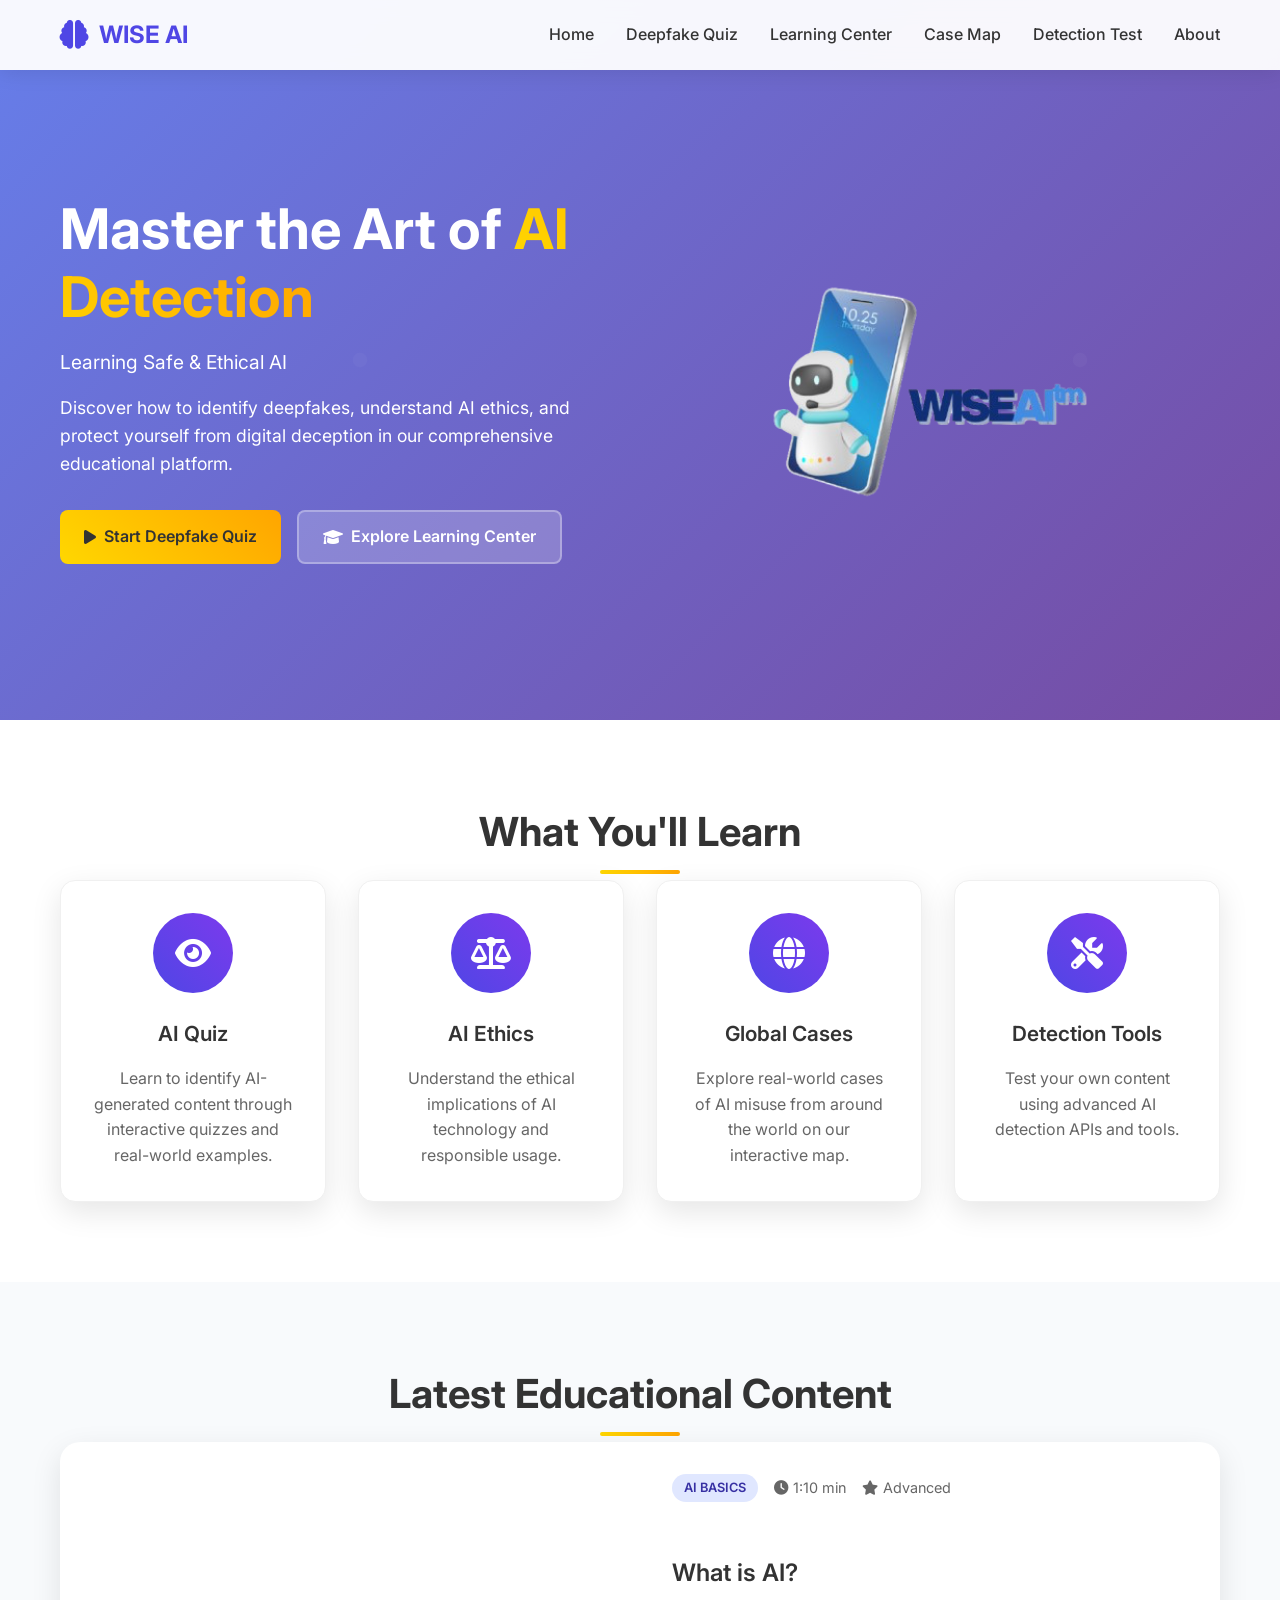
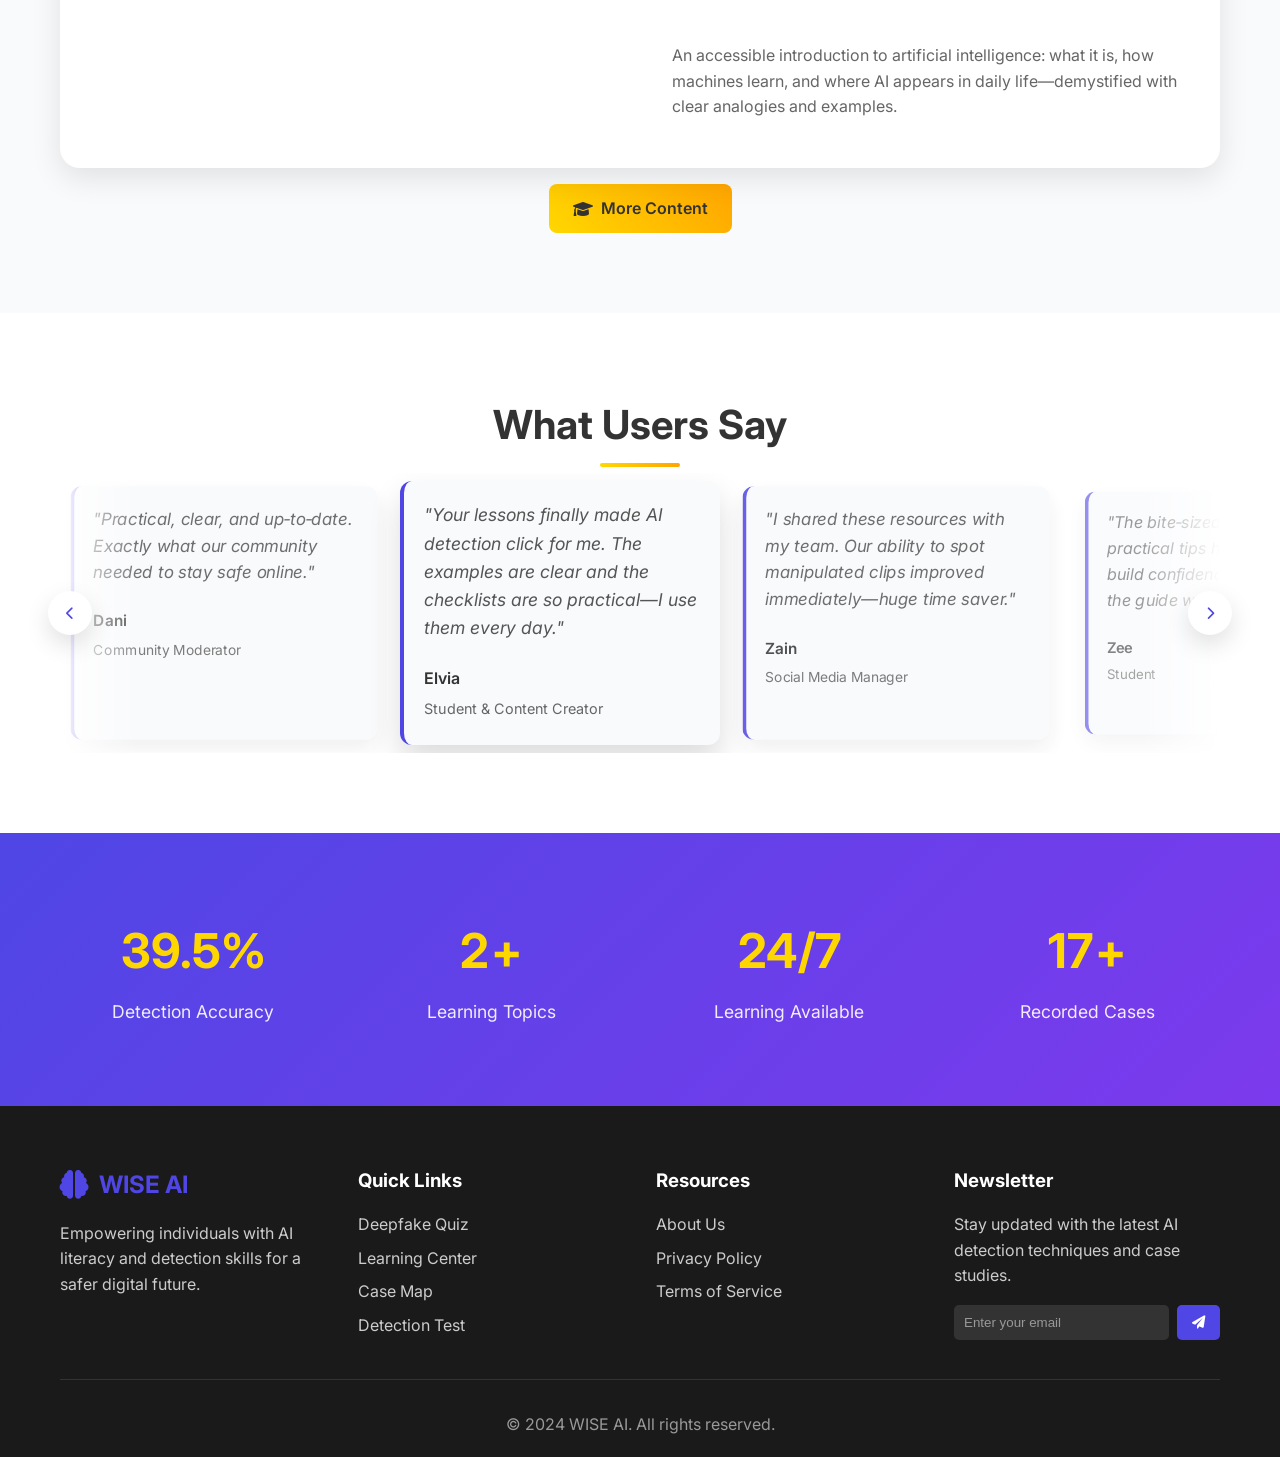
==== commit 083d8019: "final" ====
--- a/index.html
+++ b/index.html
@@ -3,7 +3,7 @@
 <head>
     <meta charset="UTF-8">
     <meta name="viewport" content="width=device-width, initial-scale=1.0">
-    <title>Web Wise AI - Learning Safe & Ethical AI</title>
+    <title>WISE AI - Learning Safe & Ethical AI</title>
     <link rel="stylesheet" href="css/style.css">
     <link rel="stylesheet" href="css/about.css">
     <link rel="stylesheet" href="css/learning.css">
@@ -16,7 +16,7 @@
         <div class="nav-container">
             <div class="nav-logo">
                 <i class="fas fa-brain"></i>
-                <span>Web Wise AI</span>
+                <span>WISE AI</span>
             </div>
             <ul class="nav-menu">
                 <li><a href="index.html" class="nav-link active">Home</a></li>
@@ -59,7 +59,7 @@
                 </div>
             </div>
             <div class="hero-visual">
-                <img src="assets/images/foto.PNG" alt="Web Wise AI" class="hero-visual-image" />
+                <img src="assets/images/foto.PNG" alt="WISE AI" class="hero-visual-image" />
             </div>
         </div>
     </section>
@@ -272,7 +272,7 @@
                 <div class="footer-section">
                     <div class="footer-logo">
                         <i class="fas fa-brain"></i>
-                        <span>Web Wise AI</span>
+                        <span>WISE AI</span>
                     </div>
                     <p>Empowering individuals with AI literacy and detection skills for a safer digital future.</p>
                 </div>
@@ -303,7 +303,7 @@
                 </div>
             </div>
             <div class="footer-bottom">
-                <p>&copy; 2024 Web Wise AI. All rights reserved.</p>
+                <p>&copy; 2024 WISE AI. All rights reserved.</p>
             </div>
         </div>
     </footer>
